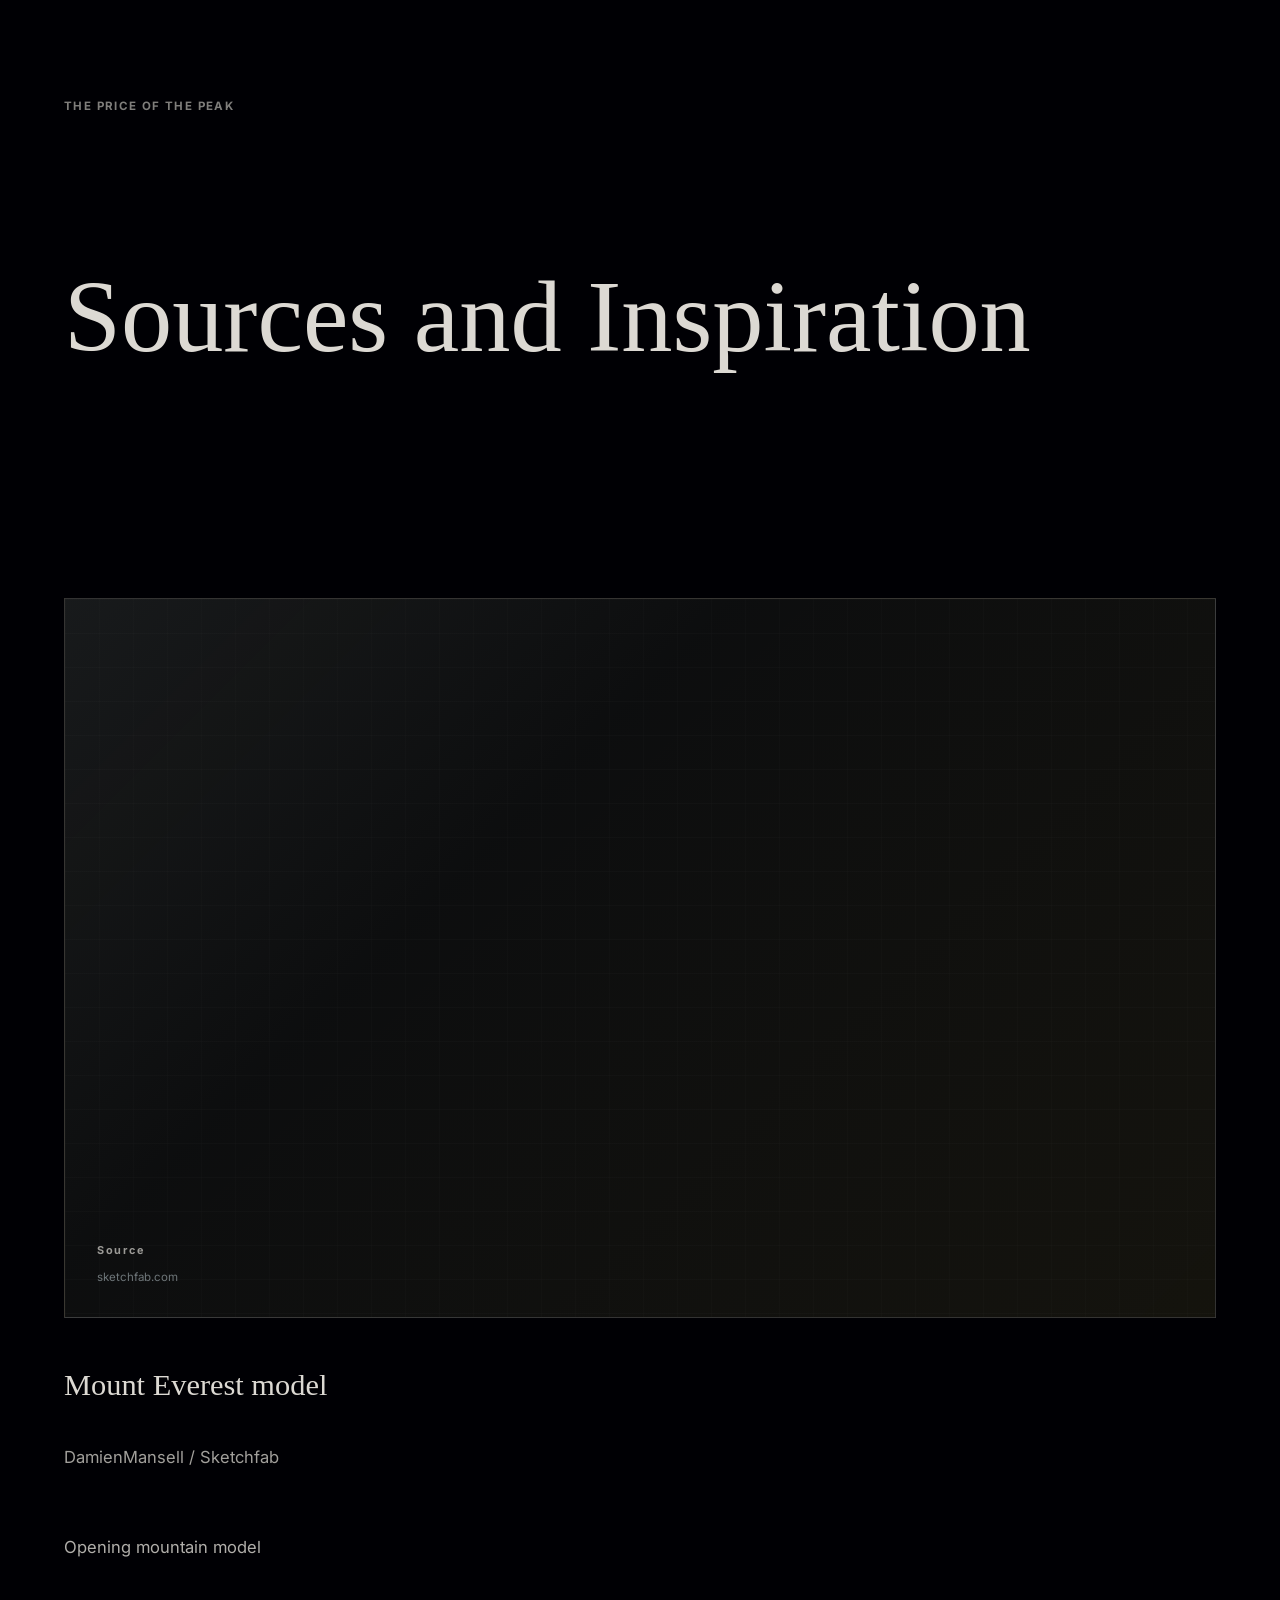
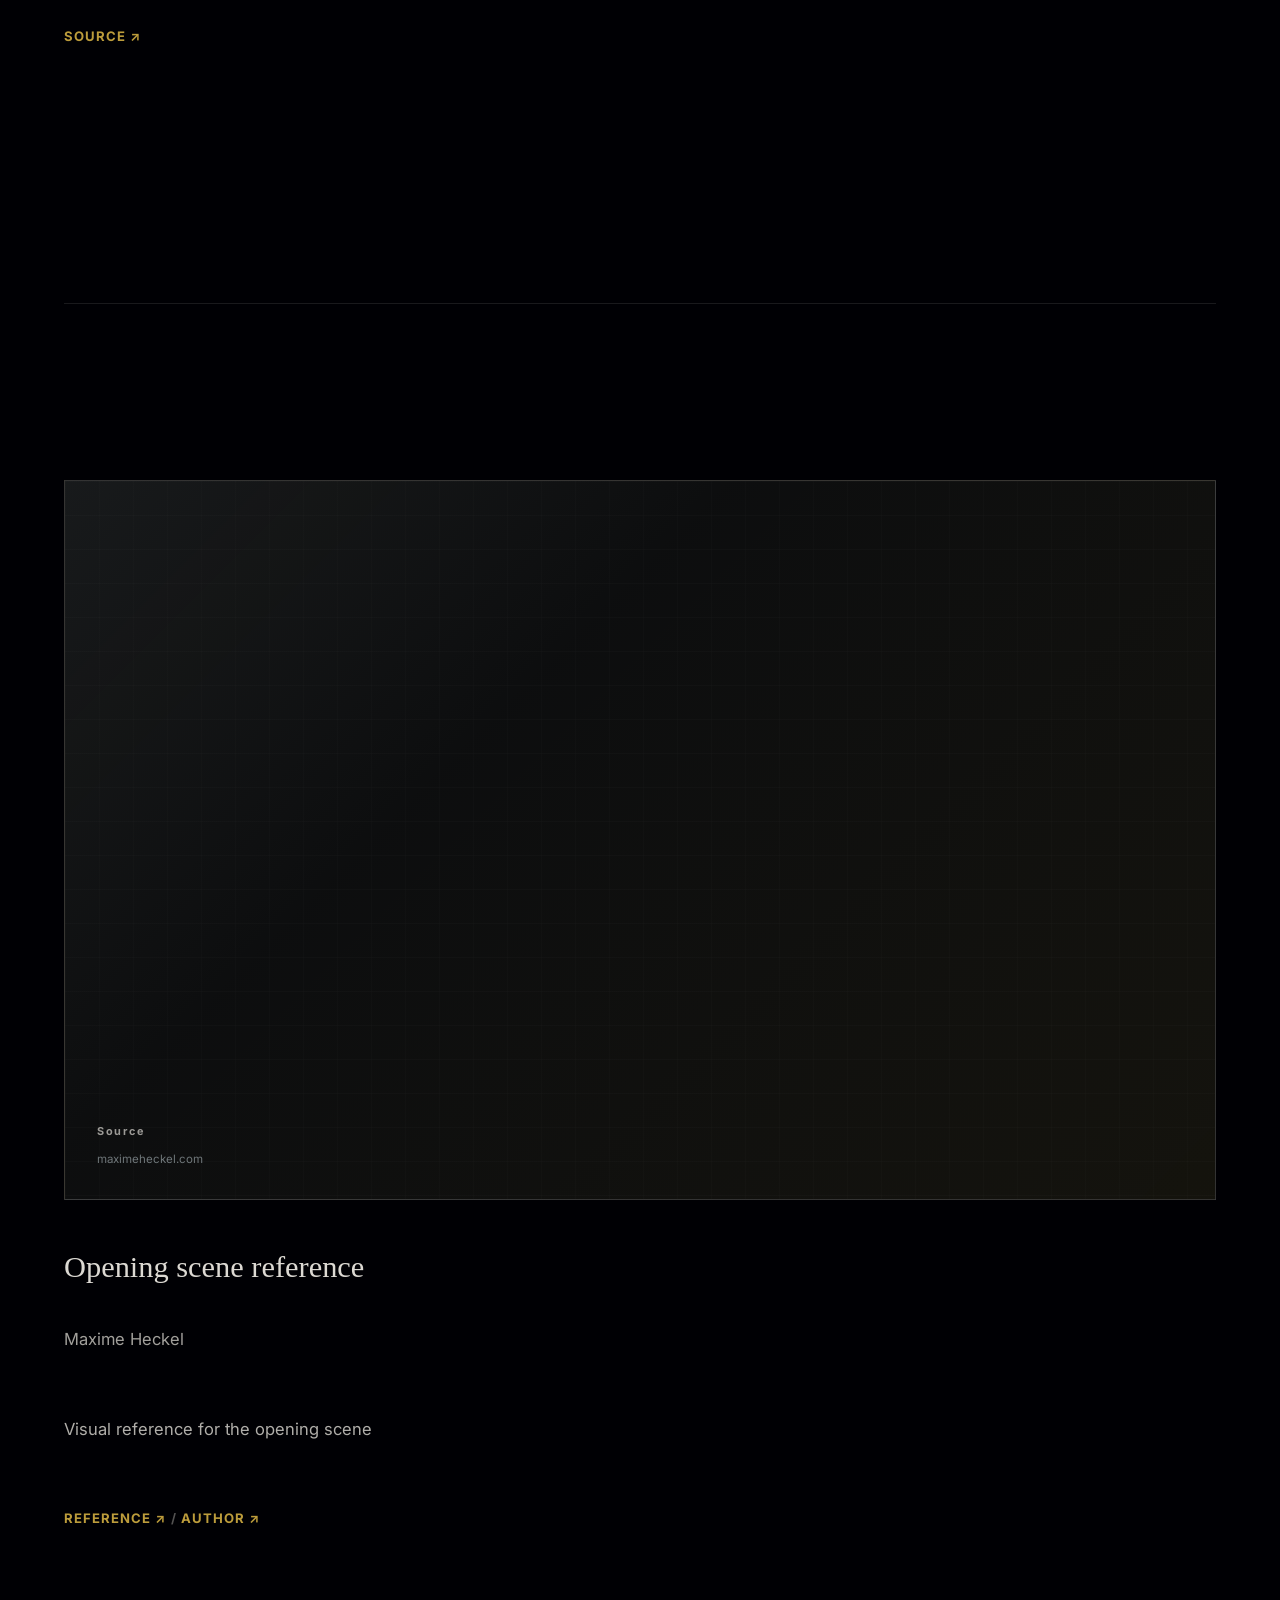
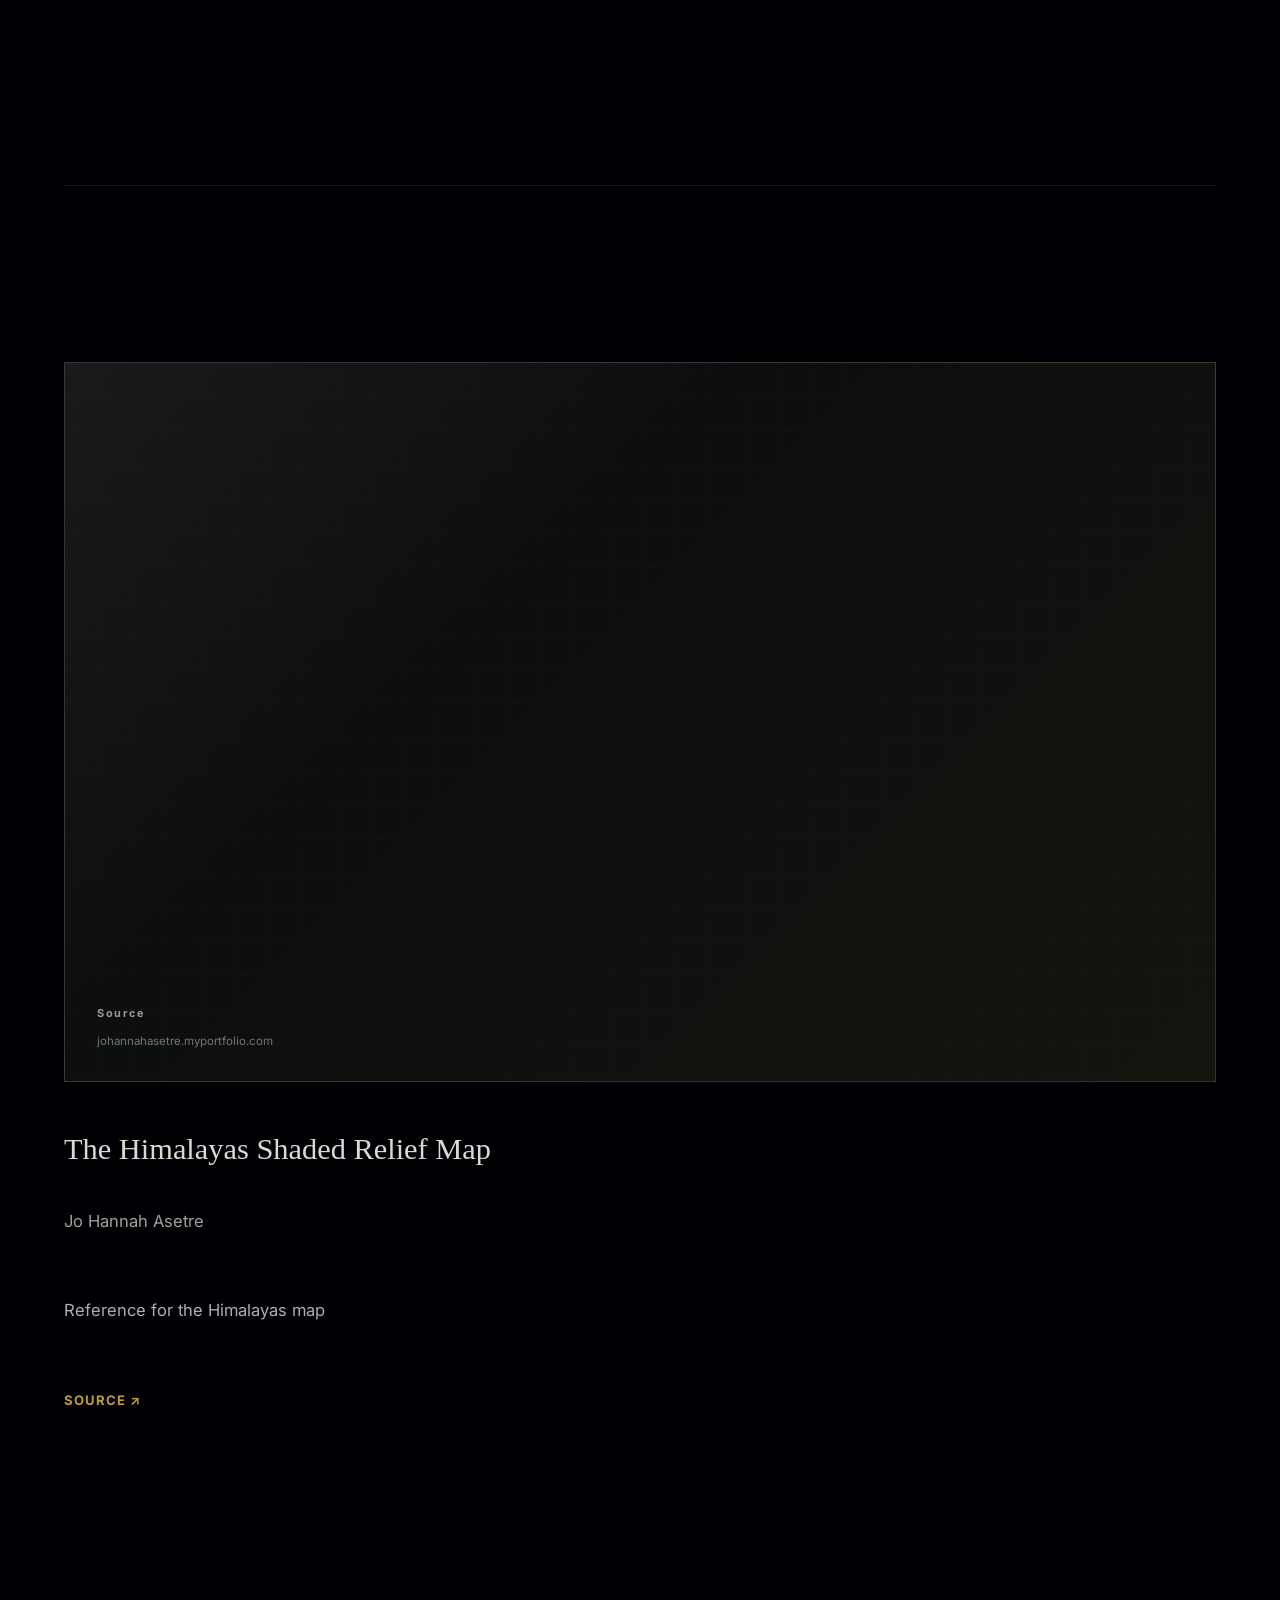
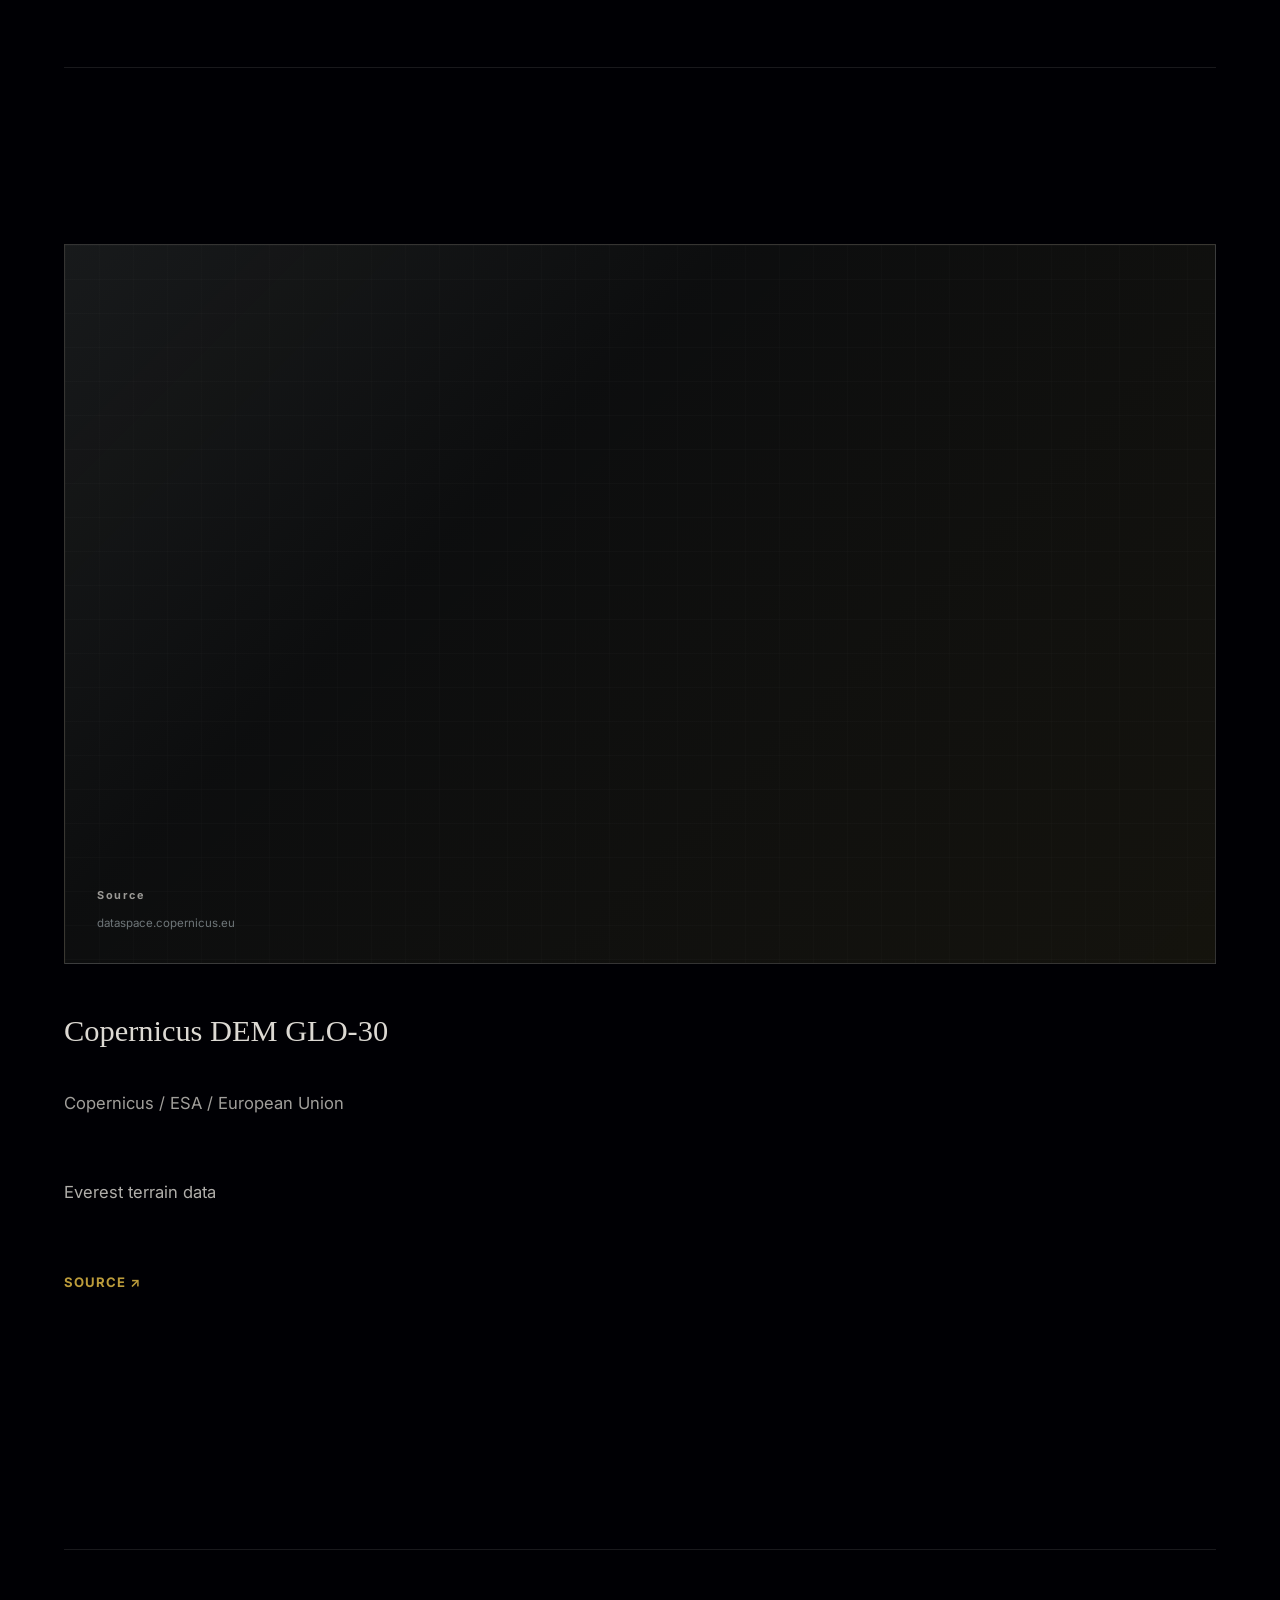
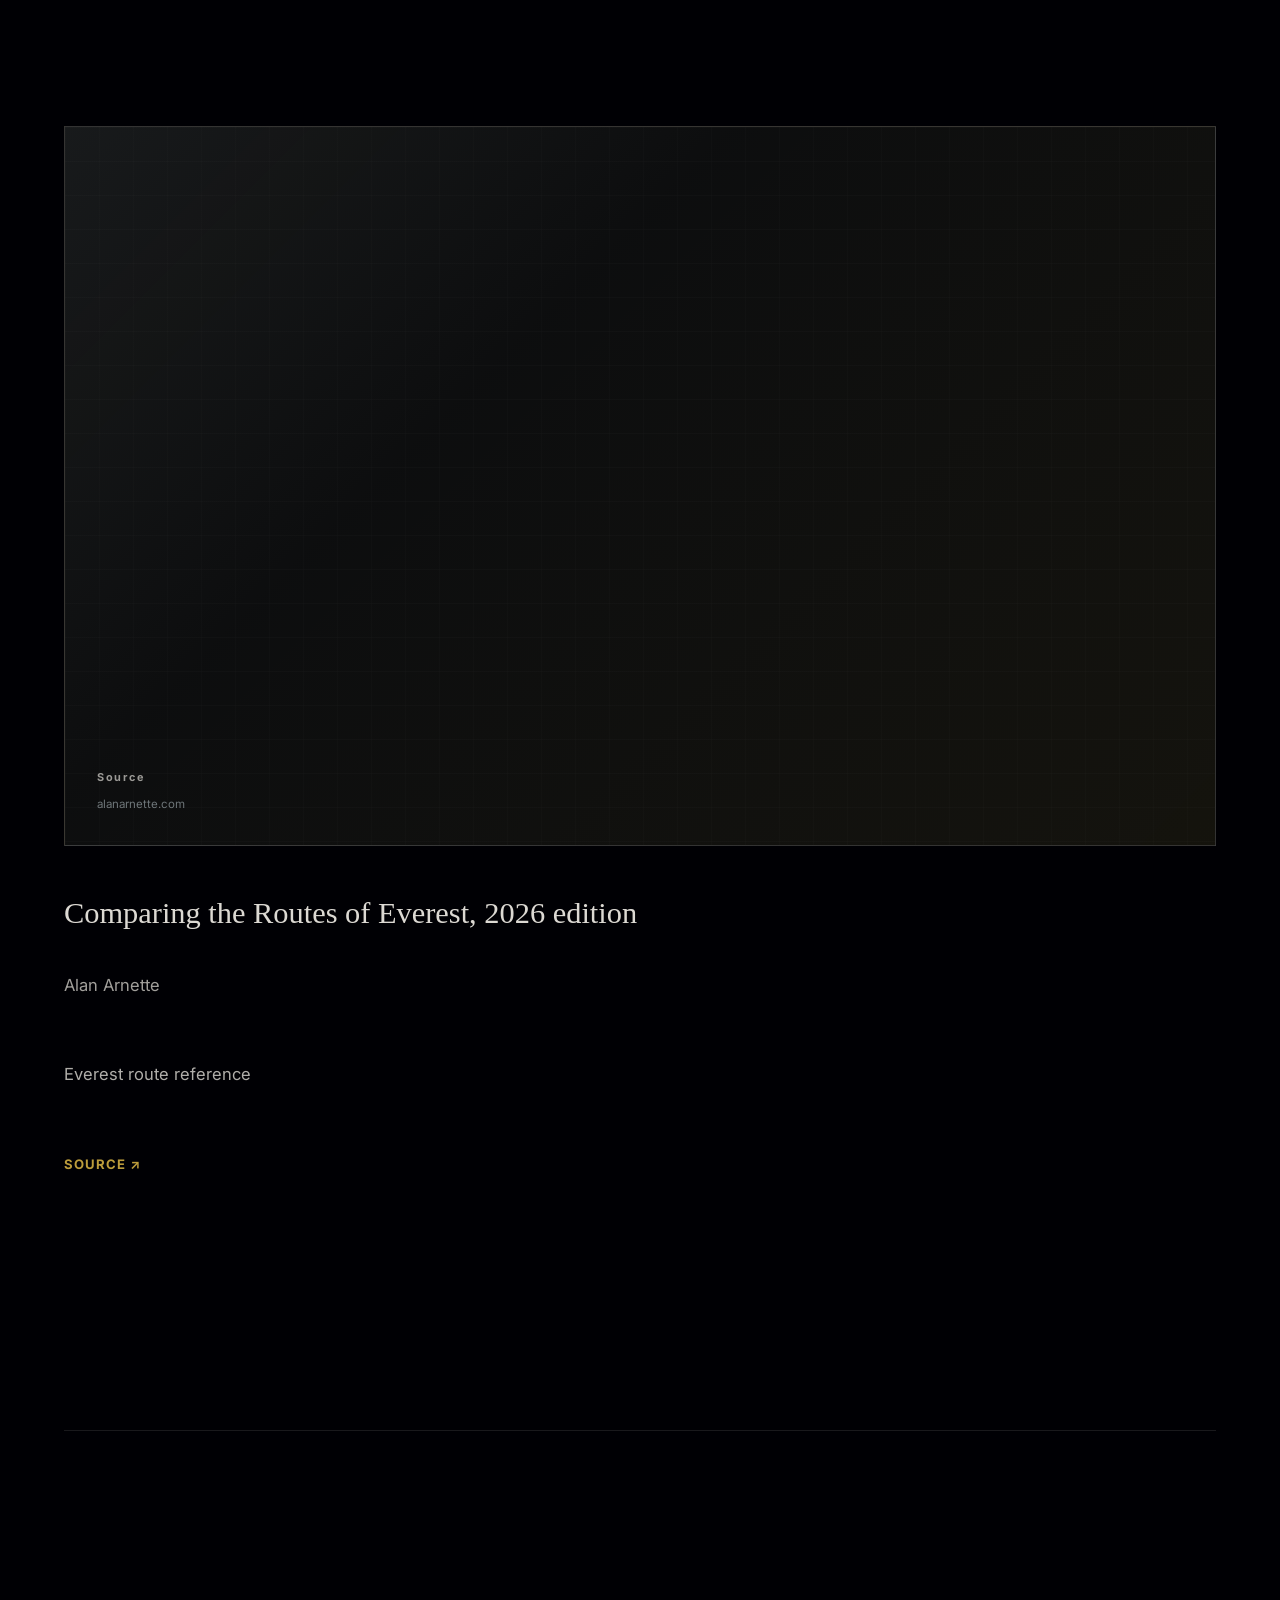
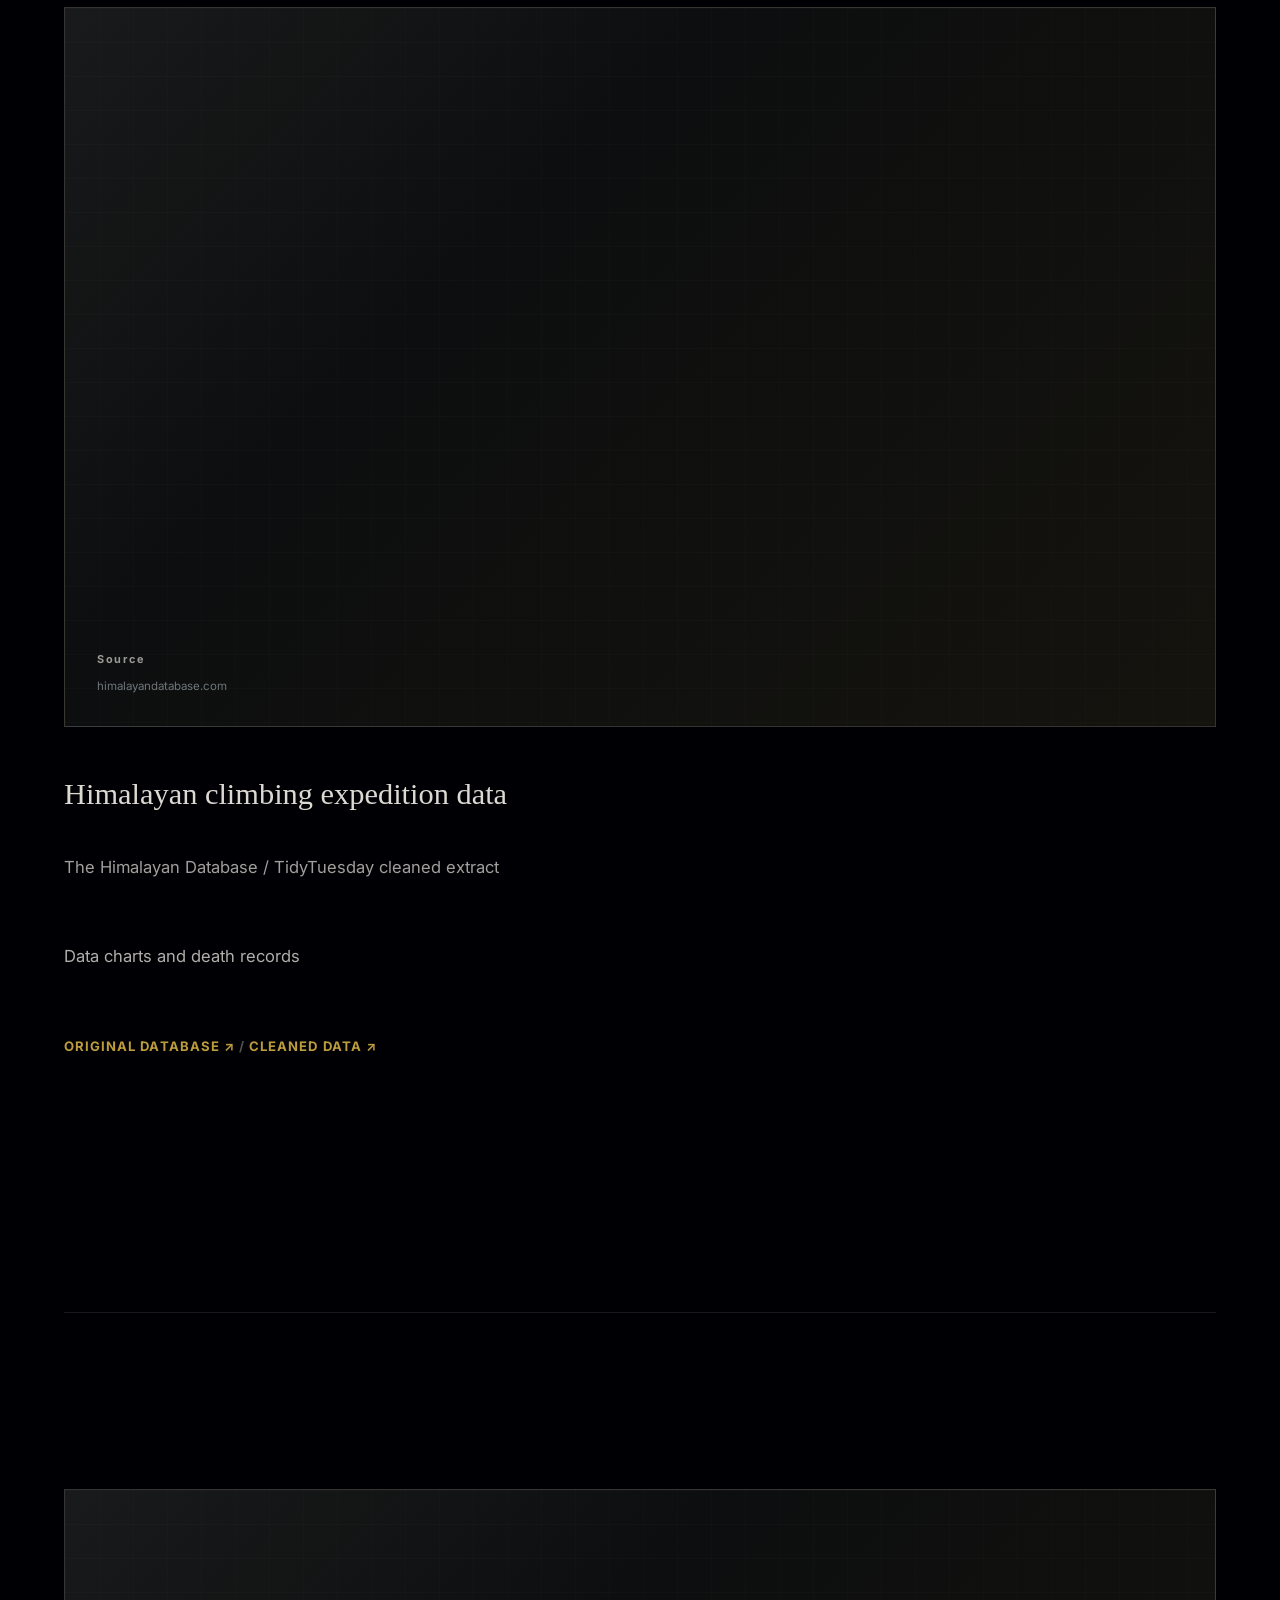
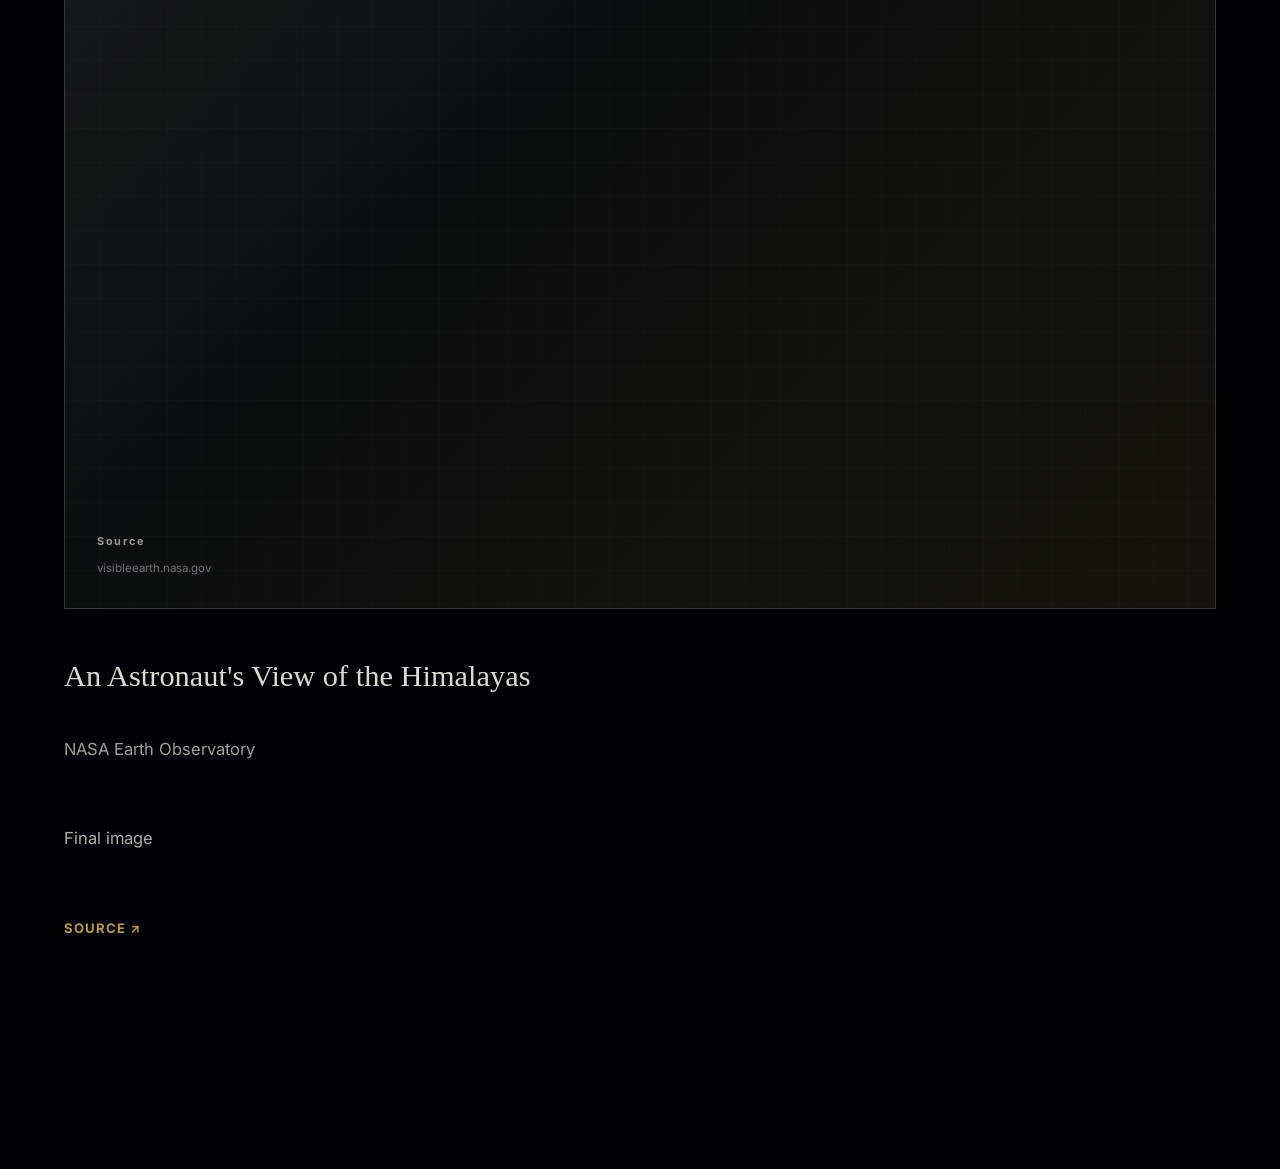
==== docs/sources/index.html @ dfb99fe7 "roll out v2 of the site" ====
<!DOCTYPE html>
<html lang="en">
<head>
  <meta charset="UTF-8">
  <meta name="viewport" content="width=device-width, initial-scale=1.0">
  <title>Sources | The Price of the Peak</title>
  <link rel="preconnect" href="https://fonts.googleapis.com">
  <link rel="preconnect" href="https://fonts.gstatic.com" crossorigin>
  <link href="https://fonts.googleapis.com/css2?family=Inter:wght@400;500;600;700&display=swap" rel="stylesheet">
  <link rel="stylesheet" href="../css/style.css?v=sources-gallery-3">
</head>
<body class="sources-page">
  <main class="sources-shell">
    <a class="sources-back" href="../">The Price of the Peak</a>

    <header class="sources-header">
      <h1>Sources and Inspiration</h1>
    </header>

    <div class="sources-list" id="sources-list"></div>
  </main>

  <script>
    const sourceEntries = [
      {
        title: "Mount Everest model",
        author: "DamienMansell / Sketchfab",
        usedFor: "Opening mountain model",
        image: "../assets/sources/everest-glb-model.jpg",
        domain: "sketchfab.com",
        links: [
          {
            label: "Source",
            url: "https://sketchfab.com/3d-models/mount-everest-esri-imagery-overlay-f1b4efcc730a4d31872c73d8cdab97ed"
          }
        ]
      },
      {
        title: "Opening scene reference",
        author: "Maxime Heckel",
        usedFor: "Visual reference for the opening scene",
        image: "../assets/sources/maxime-pixel-statue.jpg",
        domain: "maximeheckel.com",
        links: [
          {
            label: "Reference",
            url: "https://maximeheckel.com/"
          },
          {
            label: "Author",
            url: "https://maximeheckel.com/"
          }
        ]
      },
      {
        title: "The Himalayas Shaded Relief Map",
        author: "Jo Hannah Asetre",
        usedFor: "Reference for the Himalayas map",
        image: "../assets/sources/himalayas-atlas-reference.jpg",
        domain: "johannahasetre.myportfolio.com",
        links: [
          {
            label: "Source",
            url: "https://johannahasetre.myportfolio.com/the-himalayas-shaded-relief-map-1"
          }
        ]
      },
      {
        title: "Copernicus DEM GLO-30",
        author: "Copernicus / ESA / European Union",
        usedFor: "Everest terrain data",
        image: "../assets/sources/copernicus-dem.jpg",
        domain: "dataspace.copernicus.eu",
        links: [
          {
            label: "Source",
            url: "https://dataspace.copernicus.eu/explore-data/data-collections/copernicus-contributing-missions/collections-description/COP-DEM"
          }
        ]
      },
      {
        title: "Comparing the Routes of Everest, 2026 edition",
        author: "Alan Arnette",
        usedFor: "Everest route reference",
        image: "../assets/sources/alan-arnette-everest-routes.jpg",
        domain: "alanarnette.com",
        links: [
          {
            label: "Source",
            url: "https://www.alanarnette.com/blog/2026/01/28/comparing-the-routes-of-everest-2026-edition/"
          }
        ]
      },
      {
        title: "Himalayan climbing expedition data",
        author: "The Himalayan Database / TidyTuesday cleaned extract",
        usedFor: "Data charts and death records",
        image: "../assets/sources/himalayan-database.jpg",
        domain: "himalayandatabase.com",
        links: [
          {
            label: "Original database",
            url: "https://www.himalayandatabase.com/"
          },
          {
            label: "Cleaned data",
            url: "https://github.com/rfordatascience/tidytuesday/tree/main/data/2020/2020-09-22"
          }
        ]
      },
      {
        title: "An Astronaut's View of the Himalayas",
        author: "NASA Earth Observatory",
        usedFor: "Final image",
        image: "../assets/sources/nasa-conclusion-image.jpg",
        domain: "visibleearth.nasa.gov",
        links: [
          {
            label: "Source",
            url: "https://visibleearth.nasa.gov/images/144355/an-astronauts-view-of-the-himalayas"
          }
        ]
      }
    ];

    const list = document.getElementById("sources-list");

    sourceEntries.forEach((entry) => {
      const row = document.createElement("article");
      row.className = "source-row";

      const media = document.createElement("div");
      media.className = "source-media";

      const placeholder = document.createElement("div");
      placeholder.className = "source-placeholder";
      placeholder.innerHTML = `
        <span>Source</span>
        <em>${entry.domain}</em>
      `;

      const image = document.createElement("img");
      image.src = entry.image;
      image.alt = "";
      image.loading = "lazy";
      image.onerror = () => {
        image.remove();
      };

      media.append(placeholder, image);

      const content = document.createElement("div");
      content.className = "source-content";
      content.innerHTML = `
        <h2>${entry.title}</h2>
        <p class="source-author">${entry.author}</p>
        <p class="source-used">${entry.usedFor}</p>
        <p class="source-links">
          ${entry.links.map((link) => `<a href="${link.url}" target="_blank" rel="noopener noreferrer">${link.label} &#8599;</a>`).join(" <span aria-hidden=\"true\">/</span> ")}
        </p>
      `;

      row.append(media, content);
      list.appendChild(row);
    });
  </script>
</body>
</html>
---- docs/css/style.css ----
* {
  margin: 0;
  padding: 0;
  box-sizing: border-box;
}

:root {
  --paper: #f4f1ea;
  --paper-deep: #e9e1d3;
  --ink: #1d1c1a;
  --muted: #6f6a61;
  --rule: #d8d2c7;
  --night: #101311;
  --night-soft: #171b18;
  --night-ink: #f3efe7;
  --space-black: #000004;
  --space-blue-black: #081021;
  --space-ink: #f4f1ea;
  --ice: #d8e6ec;
  --route: #f1c84b;
  --client: #4778a8;
  --staff: #c56f3d;
  --death: #9f3d35;
  --font-display: Georgia, "Times New Roman", serif;
  --font-ui: "Inter", -apple-system, BlinkMacSystemFont, "Segoe UI", Roboto, Helvetica, Arial, sans-serif;
  --page-max: 1440px;
  --text-col: 360px;
  --gap: 80px;
  --visual-col: minmax(680px, 1fr);
  --side-pad: clamp(1.25rem, 4vw, 4.5rem);
}

body {
  font-family: var(--font-ui);
  color: var(--ink);
  background: var(--paper);
  line-height: 1.75;
  font-size: 16px;
  text-rendering: optimizeLegibility;
}

p {
  line-height: 1.78;
}

svg text,
.graphic-label,
.closing-kicker,
.step::before,
.step::after,
.ch2-route-index,
.ch2-panel {
  font-variant-numeric: tabular-nums;
}

.editorial-grid,
.intro-inner,
.closing-copy {
  width: 100%;
  margin-inline: auto;
}

.section-plate,
.section-atlas,
.section-map-table,
.section-data-wall,
.section-register,
.section-conclusion {
  position: relative;
}

.intro {
  position: relative;
  min-height: 100vh;
  display: grid;
  grid-template-columns: minmax(0, 0.9fr) minmax(22rem, 1.1fr);
  align-items: center;
  padding: 12vh var(--side-pad) 10vh;
  background:
    radial-gradient(circle at 78% 42%, rgba(216, 230, 236, 0.13), transparent 34rem),
    radial-gradient(circle at 18% 22%, rgba(241, 200, 75, 0.09), transparent 22rem),
    linear-gradient(115deg, #0a0d0b 0%, var(--night) 56%, #070908 100%);
  color: var(--night-ink);
  overflow: hidden;
}

.intro::before {
  content: "";
  position: absolute;
  inset: 0;
  background:
    linear-gradient(rgba(243, 239, 231, 0.034) 1px, transparent 1px),
    linear-gradient(90deg, rgba(243, 239, 231, 0.026) 1px, transparent 1px);
  background-size: 46px 46px;
  mask-image: linear-gradient(90deg, transparent 0%, #000 48%, #000 100%);
  opacity: 0.32;
  pointer-events: none;
}

.intro::after {
  content: "";
  position: absolute;
  inset: auto 0 0;
  height: 30vh;
  background: linear-gradient(180deg, transparent, var(--night));
  pointer-events: none;
}

.hero-visual {
  position: absolute;
  top: 0;
  right: 0;
  bottom: 0;
  width: min(84vw, 1380px);
  pointer-events: none;
}

.hero-led-canvas {
  position: absolute;
  inset: -8vh -7vw -8vh -6vw;
  overflow: hidden;
  cursor: grab;
  pointer-events: auto;
  -webkit-mask-image: linear-gradient(90deg, transparent 0%, #000 18%, #000 90%, transparent 100%);
  mask-image: linear-gradient(90deg, transparent 0%, #000 18%, #000 90%, transparent 100%);
}

.hero-led-canvas:active {
  cursor: grabbing;
}

.hero-led-canvas:not(.is-ready) {
  cursor: default;
}

.hero-led-canvas::after {
  content: "";
  position: absolute;
  inset: 0;
  background:
    radial-gradient(circle at 55% 42%, rgba(243, 239, 231, 0.08), transparent 24rem),
    linear-gradient(90deg, rgba(16, 19, 17, 0.2), rgba(16, 19, 17, 0) 34%);
  pointer-events: none;
}

.hero-led-loading {
  position: absolute;
  right: clamp(2rem, 7vw, 6.5rem);
  bottom: clamp(2.2rem, 8vh, 5.5rem);
  z-index: 4;
  display: flex;
  align-items: center;
  gap: 9px;
  color: rgba(243, 239, 231, 0.56);
  font-size: 11px;
  font-weight: 700;
  letter-spacing: 0.08em;
  line-height: 1.3;
  text-transform: uppercase;
  pointer-events: none;
  transition: opacity 0.35s ease, transform 0.35s ease;
}

.hero-led-loading span {
  width: 14px;
  height: 14px;
  border: 1px solid rgba(243, 239, 231, 0.18);
  border-top-color: rgba(241, 200, 75, 0.82);
  border-radius: 50%;
  animation: hero-loading-spin 0.9s linear infinite;
}

.hero-led-loading em {
  font-style: normal;
}

@keyframes hero-loading-spin {
  to {
    transform: rotate(360deg);
  }
}

.hero-led-canvas.is-ready ~ .hero-led-loading,
.hero-led-canvas.is-fallback ~ .hero-led-loading {
  opacity: 0;
  transform: translateY(4px);
}

.hero-drag-hint {
  position: absolute;
  right: clamp(2rem, 7vw, 6.5rem);
  bottom: clamp(2.2rem, 8vh, 5.5rem);
  z-index: 4;
  padding: 6px 10px;
  border: 1px solid rgba(243, 239, 231, 0.16);
  border-radius: 2px;
  background: rgba(16, 19, 17, 0.46);
  color: rgba(243, 239, 231, 0.62);
  font-size: 11px;
  font-weight: 700;
  letter-spacing: 0.08em;
  line-height: 1.3;
  text-transform: uppercase;
  pointer-events: none;
  transition: opacity 0.45s ease, transform 0.45s ease;
}

.hero-led-canvas:not(.is-ready) ~ .hero-drag-hint {
  opacity: 0;
  transform: translateY(4px);
}

.hero-led-canvas.is-drag-hint-hidden ~ .hero-drag-hint {
  opacity: 0;
  transform: translateY(4px);
}

.hero-led-webgl,
.hero-led-fallback {
  position: absolute;
  inset: 0;
  width: 100%;
  height: 100%;
  pointer-events: none;
}

.hero-led-webgl {
  display: block;
  z-index: 2;
  pointer-events: auto;
}

.hero-led-fallback {
  object-fit: contain;
  object-position: 58% 50%;
  padding: 16vh 0 14vh;
  opacity: 0.28;
  filter: invert(1) brightness(0.72) contrast(1.8) sepia(0.15) hue-rotate(142deg);
  image-rendering: pixelated;
  mix-blend-mode: screen;
  transform: scale(1.1);
  z-index: 1;
  opacity: 0;
}

.hero-led-canvas.is-fallback .hero-led-fallback {
  opacity: 0.32;
}

.hero-led-canvas.is-fallback ~ .hero-drag-hint {
  display: none;
}

.intro-inner {
  position: relative;
  z-index: 3;
  max-width: 780px;
  transform: translateY(-4vh);
}

.intro h1 {
  max-width: 760px;
  font-family: var(--font-ui);
  font-size: clamp(4.6rem, 10vw, 9.6rem);
  font-weight: 700;
  letter-spacing: 0;
  line-height: 0.92;
  margin-bottom: 1.4rem;
}

.intro .subtitle {
  max-width: 520px;
  color: rgba(243, 239, 231, 0.78);
  font-size: clamp(1.05rem, 1.8vw, 1.35rem);
  line-height: 1.55;
}

#scrolly {
  position: relative;
  display: flex;
  align-items: flex-start;
  background:
    linear-gradient(90deg, rgba(8, 11, 16, 0.1), rgba(8, 11, 16, 0.02) 38%, transparent 72%),
    linear-gradient(180deg,
      var(--night) 0%,
      var(--night) 9%,
      #1a242b 12%,
      #263945 16%,
      #2d424e 29%,
      #3c4c52 32%,
      var(--paper-deep) 36%,
      var(--paper) 39%,
      var(--paper) 62%,
      var(--paper-deep) 100%);
}

.scroll-text {
  width: 38%;
  padding: 0 clamp(1.25rem, 3vw, 3.5rem);
  position: relative;
  z-index: 2;
}

.scroll-graphic {
  width: 62%;
  position: sticky;
  top: 0;
  height: 100vh;
  display: flex;
  align-items: center;
  justify-content: center;
  z-index: 1;
}

#scrolly:has(.section-map-table.is-active) .scroll-text {
  pointer-events: none;
}

.graphic-container {
  width: 100%;
  height: 100%;
  display: flex;
  align-items: center;
  justify-content: center;
  padding: clamp(1rem, 2.4vw, 2rem);
}

.graphic-placeholder {
  position: relative;
  width: 100%;
  height: min(84vh, 860px);
  background: rgba(247, 244, 236, 0.9);
  border: 1px solid rgba(23, 22, 21, 0.12);
  border-radius: 3px;
  box-shadow: none;
  display: flex;
  align-items: center;
  justify-content: center;
  transition: opacity 0.28s ease;
  overflow: hidden;
}

.graphic-placeholder::before {
  content: "";
  position: absolute;
  inset: 0;
  pointer-events: none;
  z-index: 3;
}

.graphic-placeholder[data-active="himalayas"] {
  background: #151916;
  border-color: rgba(238, 232, 219, 0.18);
}

.graphic-placeholder[data-active="himalayas"]::before {
  background:
    linear-gradient(rgba(255, 255, 255, 0.045) 1px, transparent 1px),
    linear-gradient(90deg, rgba(255, 255, 255, 0.035) 1px, transparent 1px);
  background-size: 64px 64px;
  mix-blend-mode: screen;
}

.graphic-placeholder[data-active="conquest"] {
  height: 100vh;
  border: 0;
  border-radius: 0;
  background: transparent;
}

.graphic-placeholder[data-active="turn-transition"] {
  height: 100vh;
  background: transparent;
  border: 0;
  border-radius: 0;
}

.graphic-placeholder[data-active="the-turn"] {
  height: min(88vh, 900px);
  background:
    linear-gradient(180deg, rgba(255, 255, 255, 0.78), rgba(245, 241, 232, 0.96)),
    repeating-linear-gradient(90deg, rgba(23, 22, 21, 0.055) 0 1px, transparent 1px 56px);
  border-color: var(--rule);
}

.graphic-placeholder[data-active="the-cost"] {
  height: min(88vh, 900px);
  background:
    linear-gradient(180deg, rgba(248, 245, 238, 0.98), rgba(244, 241, 234, 0.98) 62%, rgba(233, 225, 211, 0.9)),
    var(--paper);
  border-color: var(--rule);
}

.graphic-label {
  font-size: 1.3rem;
  font-weight: 400;
  font-style: italic;
  color: var(--muted);
}

.ch1-atlas {
  position: absolute;
  inset: 0;
  width: 100%;
  height: 100%;
  overflow: hidden;
  border-radius: 3px;
  display: none;
  background:
    radial-gradient(circle at 50% 50%, rgba(216, 230, 236, 0.08), transparent 32rem),
    linear-gradient(135deg, #101311 0%, #171b18 58%, #0b0e0c 100%);
}

.ch1-atlas.active {
  display: block;
}

.ch1-atlas::before {
  content: "";
  position: absolute;
  inset: clamp(1rem, 2.6vw, 2rem);
  border: 1px solid rgba(243, 239, 231, 0.18);
  box-shadow: inset 0 0 0 1px rgba(16, 19, 17, 0.72);
  pointer-events: none;
  z-index: 4;
}

.ch1-atlas::after {
  content: "";
  position: absolute;
  inset: 0;
  background:
    linear-gradient(90deg, rgba(16, 19, 17, 0.84), rgba(16, 19, 17, 0.18) 44%, rgba(16, 19, 17, 0.7)),
    linear-gradient(180deg, rgba(241, 200, 75, 0.16), rgba(216, 230, 236, 0.1));
  mix-blend-mode: color;
  opacity: 0.74;
  pointer-events: none;
  z-index: 2;
}

.ch1-atlas-plate {
  position: absolute;
  inset: clamp(2rem, 5vw, 4.8rem) clamp(1.3rem, 4vw, 3.5rem);
  display: flex;
  align-items: center;
  justify-content: center;
  background:
    linear-gradient(180deg, rgba(247, 244, 236, 0.08), rgba(247, 244, 236, 0.02)),
    #151914;
  border: 1px solid rgba(243, 239, 231, 0.16);
  box-shadow:
    0 24px 70px rgba(0, 0, 0, 0.36),
    inset 0 0 48px rgba(0, 0, 0, 0.34);
  z-index: 1;
}

.ch1-atlas-plate::before {
  content: "";
  position: absolute;
  inset: 0;
  background:
    repeating-linear-gradient(0deg, rgba(243, 239, 231, 0.08) 0 1px, transparent 1px 54px),
    repeating-linear-gradient(90deg, rgba(243, 239, 231, 0.065) 0 1px, transparent 1px 54px);
  mix-blend-mode: screen;
  opacity: 0.36;
  pointer-events: none;
  z-index: 2;
}

.ch1-atlas-image {
  display: block;
  width: auto;
  height: auto;
  max-width: 100%;
  max-height: 100%;
  object-fit: contain;
  opacity: 0.9;
  filter: hue-rotate(145deg) saturate(0.58) brightness(0.66) contrast(1.3);
  box-shadow: 0 18px 48px rgba(0, 0, 0, 0.28);
}

.ch1-overlay {
  position: absolute;
  left: clamp(1.3rem, 4vw, 3.5rem);
  bottom: clamp(1.45rem, 4vw, 3.2rem);
  z-index: 5;
  max-width: calc(100% - clamp(2.6rem, 8vw, 7rem));
  color: rgba(247, 244, 236, 0.48);
  font-size: clamp(0.68rem, 0.72vw, 0.78rem);
  font-weight: 700;
  letter-spacing: 0.04em;
  line-height: 1;
  text-align: left;
  text-transform: uppercase;
  text-shadow: 0 2px 18px rgba(0, 0, 0, 0.78);
  pointer-events: none;
  transition: opacity 0.4s ease;
}

.ch2-conquest {
  position: fixed;
  inset: 0;
  width: 100vw;
  height: 100vh;
  border-radius: inherit;
  display: none;
  overflow: hidden;
  background: transparent;
  cursor: grab;
}

.ch2-conquest:active {
  cursor: grabbing;
}

.ch2-map {
  position: absolute;
  top: 0;
  right: calc(clamp(1rem, 2.8vw, 2.5rem) + clamp(300px, 24vw, 380px));
  bottom: 0;
  left: 0;
  overflow: hidden;
  background: transparent;
}

.ch2-map::after {
  content: "";
  position: absolute;
  inset: 0;
  z-index: 1;
  background: none;
  pointer-events: none;
}

.ch2-map canvas {
  position: relative;
  z-index: 0;
  display: block;
  cursor: grab;
}

.ch2-map canvas:active {
  cursor: grabbing;
}

.ch2-map-status {
  position: absolute;
  inset: 0;
  display: flex;
  align-items: center;
  justify-content: center;
  color: rgba(243, 239, 231, 0.56);
  font-size: 13px;
  letter-spacing: 0.02em;
  pointer-events: none;
  z-index: 3;
}

.basecamp-marker {
  position: relative;
  width: 9px;
  height: 9px;
  pointer-events: none;
}

.basecamp-dot {
  position: absolute;
  inset: 0;
  border-radius: 50%;
  background: var(--route);
  box-shadow: 0 0 0 1px rgba(16, 19, 17, 0.9), 0 0 10px rgba(0, 0, 0, 0.5);
}

.basecamp-text {
  position: absolute;
  left: 14px;
  top: 50%;
  transform: translateY(-50%);
  font-family: var(--font-ui);
  font-size: 10px;
  font-weight: 700;
  color: rgba(243, 239, 231, 0.78);
  letter-spacing: 0.08em;
  text-shadow: 0 1px 2px rgba(0, 0, 0, 0.9);
  text-transform: uppercase;
  white-space: nowrap;
}

.ev3-compass {
  position: absolute;
  top: clamp(1rem, 2.4vh, 2rem);
  right: calc(clamp(1rem, 2.8vw, 2.5rem) + clamp(300px, 24vw, 380px) + 14px);
  width: 44px;
  height: 44px;
  border-radius: 50%;
  background: rgba(16, 19, 17, 0.28);
  border: 1px solid rgba(243, 239, 231, 0.2);
  box-shadow: none;
  pointer-events: none;
  z-index: 6;
}

.ev3-compass::before,
.ev3-compass::after {
  content: "";
  position: absolute;
  background: rgba(243, 239, 231, 0.24);
}

.ev3-compass::before {
  top: 6px;
  bottom: 6px;
  left: 50%;
  width: 1px;
  transform: translateX(-50%);
}

.ev3-compass::after {
  top: 50%;
  left: 6px;
  right: 6px;
  height: 1px;
  transform: translateY(-50%);
}

.ev3-compass-arrow {
  position: absolute;
  top: 5px;
  left: 50%;
  width: 0;
  height: 0;
  border-left: 4px solid transparent;
  border-right: 4px solid transparent;
  border-bottom: 8px solid var(--route);
  transform: translateX(-50%);
}

.ev3-compass-n {
  position: absolute;
  top: 16px;
  left: 50%;
  transform: translateX(-50%);
  font-family: var(--font-ui);
  font-size: 10px;
  font-weight: 700;
  color: rgba(243, 239, 231, 0.86);
  letter-spacing: 0.04em;
}

.ev3-hint {
  position: absolute;
  bottom: 24px;
  left: 50%;
  transform: translateX(-50%);
  display: grid;
  gap: 2px;
  padding: 7px 12px;
  background: rgba(16, 19, 17, 0.62);
  border: 1px solid rgba(243, 239, 231, 0.18);
  border-radius: 2px;
  font-size: 11px;
  color: rgba(243, 239, 231, 0.72);
  letter-spacing: 0.04em;
  box-shadow: none;
  pointer-events: none;
  z-index: 4;
  transition: opacity 0.6s ease, transform 0.6s ease;
}

.ev3-hint span {
  display: block;
}

.ev3-hint-hidden {
  opacity: 0;
  transform: translateX(-50%) translateY(4px);
}

.ch2-route-index,
.ch2-panel {
  position: absolute;
  z-index: 5;
  color: rgba(243, 239, 231, 0.82);
}

.ch2-route-index {
  top: clamp(1rem, 2.4vh, 2rem);
  right: clamp(1rem, 2.8vw, 2.5rem);
  left: auto;
  width: clamp(300px, 24vw, 380px);
  max-height: min(52vh, 560px);
  display: flex;
  flex-direction: column;
  min-height: 0;
  padding: 18px 0 14px;
  background: linear-gradient(180deg, rgba(13, 20, 27, 0.88), rgba(13, 20, 27, 0.74));
  border: 1px solid rgba(216, 230, 236, 0.16);
  border-radius: 2px;
  box-shadow: inset 0 1px 0 rgba(243, 239, 231, 0.06);
}

.ch2-index-header {
  padding: 0 18px 14px;
  border-bottom: 1px solid rgba(243, 239, 231, 0.12);
}

.ch2-panel-kicker {
  color: rgba(243, 239, 231, 0.48);
  font-size: 10px;
  font-weight: 700;
  letter-spacing: 0.12em;
  line-height: 1.4;
  text-transform: uppercase;
}

.ch2-index-title {
  margin-top: 7px;
  color: var(--night-ink);
  font-size: 18px;
  font-weight: 700;
  line-height: 1.35;
}

.ch2-index-intro {
  margin-top: 8px;
  font-size: 12px;
  color: rgba(243, 239, 231, 0.64);
  line-height: 1.55;
}

.ch2-route-list {
  min-height: 0;
  overflow-y: auto;
  padding: 10px 8px 0;
}

.ch2-route-row {
  display: grid;
  grid-template-columns: 2rem 3rem minmax(0, 1fr) 0.7rem;
  align-items: center;
  gap: 0.45rem;
  width: 100%;
  min-height: 32px;
  padding: 5px 8px;
  border: 0;
  border-radius: 2px;
  background: transparent;
  color: rgba(243, 239, 231, 0.62);
  cursor: pointer;
  font: inherit;
  font-size: 11.5px;
  line-height: 1.25;
  text-align: left;
  transition: background 0.18s ease, color 0.18s ease;
}

.ch2-route-row:hover,
.ch2-route-row:focus-visible {
  background: rgba(243, 239, 231, 0.07);
  color: rgba(243, 239, 231, 0.9);
  outline: none;
}

.ch2-route-row.is-selected {
  background: rgba(241, 200, 75, 0.12);
  color: var(--night-ink);
}

.ch2-route-row.is-selected .ch2-route-state::before {
  content: "";
  display: block;
  width: 6px;
  height: 6px;
  border-radius: 50%;
  background: var(--route);
  box-shadow: 0 0 14px rgba(241, 200, 75, 0.62);
}

.ch2-route-number,
.ch2-route-year {
  color: rgba(243, 239, 231, 0.44);
  font-size: 10px;
  font-weight: 700;
  letter-spacing: 0.08em;
  text-transform: uppercase;
}

.ch2-route-name {
  display: flex;
  align-items: center;
  gap: 7px;
  min-width: 0;
}

.ch2-route-label {
  overflow: hidden;
  white-space: nowrap;
  text-overflow: ellipsis;
}

.ch2-route-swatch {
  display: inline-block;
  flex: 0 0 auto;
  width: 9px;
  height: 9px;
  border: 1px solid rgba(243, 239, 231, 0.34);
  border-radius: 50%;
  box-shadow: 0 0 0 1px rgba(16, 19, 17, 0.58);
}

.ch2-panel {
  right: clamp(1rem, 2.8vw, 2.5rem);
  top: calc(clamp(1rem, 2.4vh, 2rem) + min(52vh, 560px) + 14px);
  bottom: clamp(1rem, 2.4vh, 2rem);
  width: clamp(300px, 24vw, 380px);
  max-height: none;
  display: flex;
  flex-direction: column;
  min-height: 0;
  padding: 18px;
  background: linear-gradient(180deg, rgba(13, 20, 27, 0.9), rgba(13, 20, 27, 0.76));
  border: 1px solid rgba(216, 230, 236, 0.16);
  border-radius: 2px;
  box-shadow: inset 0 1px 0 rgba(243, 239, 231, 0.06);
}

.ch2-panel-head {
  display: flex;
  align-items: center;
  justify-content: space-between;
  gap: 1rem;
  padding-bottom: 14px;
  border-bottom: 1px solid rgba(243, 239, 231, 0.12);
}

.ch2-clear-btn {
  background: none;
  border: none;
  padding: 0;
  font: inherit;
  font-size: 11px;
  font-weight: 700;
  color: rgba(243, 239, 231, 0.58);
  cursor: pointer;
  letter-spacing: 0.08em;
  line-height: 1.4;
  text-transform: uppercase;
}

.ch2-clear-btn[hidden] {
  display: none;
}

.ch2-clear-btn:hover {
  color: var(--night-ink);
}

.ch2-route-record {
  flex: 1;
  min-height: 0;
  padding-top: 18px;
  overflow-y: auto;
}

.ch2-record-heading {
  display: flex;
  align-items: center;
  gap: 9px;
  margin-bottom: 10px;
}

.ch2-record-heading .ch2-route-swatch {
  width: 12px;
  height: 12px;
}

.ch2-record-year {
  color: var(--route);
  font-size: 12px;
  font-weight: 800;
  letter-spacing: 0.14em;
  line-height: 1.4;
  text-transform: uppercase;
}

.ch2-record-title {
  color: var(--night-ink);
  font-size: clamp(1.25rem, 1.85vw, 1.9rem);
  font-weight: 700;
  letter-spacing: 0;
  line-height: 1.05;
}

.ch2-record-note {
  margin-top: 16px;
  font-size: 13px;
  color: rgba(243, 239, 231, 0.72);
  line-height: 1.68;
}

.viz-container {
  position: absolute;
  top: 0;
  left: 0;
  width: 100%;
  height: 100%;
  pointer-events: none;
}

.turn-wall {
  position: absolute;
  inset: 0;
  z-index: 2;
  display: flex;
  flex-direction: column;
  background: var(--paper);
  color: var(--ink);
  font-family: var(--font-ui);
}

.turn-wall-body {
  flex: 1;
  min-height: 0;
  display: flex;
  flex-direction: column;
  padding: clamp(0.75rem, 1.6vw, 1.25rem) clamp(1rem, 2.6vw, 2.65rem) clamp(0.65rem, 1.4vw, 1rem);
  background:
    linear-gradient(180deg, rgba(244, 241, 234, 0.96), rgba(248, 245, 238, 0.98) 48%, rgba(233, 225, 211, 0.8)),
    var(--paper);
}

.turn-chart-stack {
  flex: 1;
  min-height: 0;
  display: grid;
  grid-template-rows: 1.2fr 1.1fr 0.78fr 0.9fr;
  gap: clamp(0.5rem, 1.1vw, 0.9rem);
}

.turn-chart-panel {
  min-height: 0;
  display: grid;
  grid-template-rows: auto minmax(0, 1fr);
  transition: opacity 0.22s ease;
}

.turn-panel-header {
  display: grid;
  grid-template-columns: minmax(0, 1fr) auto;
  align-items: baseline;
  gap: 1rem;
  min-height: 1.6rem;
  padding-bottom: 0.25rem;
  border-bottom: 1px solid rgba(216, 210, 199, 0.62);
}

.turn-panel-plot {
  min-height: 0;
}

.turn-chart {
  display: block;
  width: 100%;
  height: 100%;
  overflow: visible;
}

.turn-chart text {
  font-family: var(--font-ui);
}

.turn-wall[data-substep="0"] .turn-panel-risk {
  opacity: 0.5;
}

.turn-wall[data-substep="1"] .turn-panel-commercial {
  opacity: 0.62;
}

.turn-panel-rule {
  stroke: var(--rule);
  stroke-width: 1;
}

.turn-y-axis .tick text,
.turn-x-axis .tick text {
  font-size: 10.5px;
}

.turn-panel-title {
  margin: 0;
  color: var(--ink);
  font-size: 15px;
  font-weight: 800;
  letter-spacing: 0;
  line-height: 1.2;
  white-space: nowrap;
}

.turn-line {
  stroke-width: 1.8;
}

.turn-panel-agency .turn-line {
  stroke-width: 2.35;
}

.turn-panel-expeditions .turn-line {
  stroke-width: 2.1;
}

.turn-panel-death-rate .turn-line {
  stroke-width: 1.45;
}

.turn-area {
  opacity: 1;
}

.turn-bar {
  shape-rendering: crispEdges;
}

.turn-event-line {
  stroke: rgba(86, 78, 65, 0.34);
  stroke-dasharray: 3 4;
}

.turn-direct-label {
  display: block;
  min-width: max-content;
  font-size: 11px;
  font-weight: 700;
  letter-spacing: 0;
  line-height: 1.25;
  text-align: right;
  white-space: nowrap;
}

.turn-source {
  flex: 0 0 auto;
  margin-top: clamp(0.5rem, 1vw, 0.85rem);
  color: rgba(86, 78, 65, 0.7);
  font-size: 0.66rem;
  line-height: 1.4;
  text-align: right;
}

.turn-source span {
  display: block;
}

.cost-register {
  position: absolute;
  inset: 0;
  z-index: 2;
  display: flex;
  background:
    repeating-linear-gradient(0deg, rgba(86, 78, 65, 0.055) 0 1px, transparent 1px 36px),
    linear-gradient(180deg, rgba(248, 245, 238, 0.98), rgba(244, 241, 234, 0.98) 58%, rgba(233, 225, 211, 0.82)),
    var(--paper);
  color: var(--ink);
  font-family: var(--font-ui);
  opacity: 0;
  transform: translateY(0.35rem);
  transition: opacity 0.28s ease, transform 0.28s ease;
}

.cost-register.is-visible {
  opacity: 1;
  transform: translateY(0);
}

.cost-register__body {
  width: 100%;
  min-height: 0;
  display: grid;
  grid-template-rows: auto minmax(0, 1fr) auto;
  gap: clamp(0.75rem, 1.45vw, 1.15rem);
  padding: clamp(0.9rem, 2vw, 1.45rem) clamp(1rem, 2.8vw, 2.4rem) clamp(0.7rem, 1.5vw, 1.05rem);
}

.cost-register__intro {
  display: grid;
  grid-template-columns: minmax(0, 1fr) minmax(13rem, 0.72fr);
  gap: clamp(0.8rem, 2vw, 1.6rem);
  align-items: end;
  padding-bottom: clamp(0.55rem, 1.1vw, 0.8rem);
  border-bottom: 1px solid rgba(216, 210, 199, 0.76);
}

.cost-register__intro h3 {
  margin: 0;
  color: var(--ink);
  font-size: clamp(1.35rem, 2.25vw, 2rem);
  font-weight: 800;
  letter-spacing: 0;
  line-height: 1.05;
}

.cost-register__intro p:last-child {
  margin: 0;
  color: var(--muted);
  font-size: 0.78rem;
  line-height: 1.45;
}

.cost-register__frame {
  min-height: 0;
  display: grid;
  grid-template-columns: minmax(8.5rem, 0.34fr) minmax(0, 1fr);
  gap: clamp(0.8rem, 2vw, 1.6rem);
  padding-top: clamp(0.25rem, 0.9vw, 0.7rem);
}

.cost-register__copy {
  min-width: 0;
  display: flex;
  flex-direction: column;
  justify-content: flex-start;
  padding-top: 0.15rem;
}

.cost-register__copy-title {
  margin: 0;
  color: var(--ink);
  font-size: clamp(0.98rem, 1.55vw, 1.25rem);
  font-weight: 800;
  letter-spacing: 0;
  line-height: 1.15;
}

.cost-register__stats {
  display: grid;
  gap: 0.45rem;
  margin-top: clamp(0.85rem, 1.7vw, 1.25rem);
  padding-top: clamp(0.75rem, 1.4vw, 1rem);
  border-top: 1px solid rgba(216, 210, 199, 0.74);
}

.cost-register__stat {
  display: grid;
  gap: 0.08rem;
}

.cost-register__stat-value {
  color: var(--ink);
  font-size: clamp(1rem, 1.6vw, 1.28rem);
  font-weight: 800;
  letter-spacing: 0;
  line-height: 1;
}

.cost-register__stat-label {
  color: rgba(86, 78, 65, 0.78);
  font-size: 0.62rem;
  font-weight: 700;
  letter-spacing: 0.04em;
  line-height: 1.25;
  text-transform: uppercase;
}

.cost-register__plot {
  min-width: 0;
  min-height: 0;
}

.cost-register__svg {
  display: block;
  width: 100%;
  height: 100%;
  overflow: visible;
}

.cost-altitude-rule {
  stroke: var(--rule);
  stroke-width: 1;
}

.cost-altitude-label,
.cost-axis-title,
.cost-role-label,
.cost-median text,
.cost-gap text {
  font-family: var(--font-ui);
  font-size: 10.5px;
}

.cost-altitude-label,
.cost-axis-title {
  fill: rgba(86, 78, 65, 0.72);
}

.cost-axis-title {
  font-weight: 800;
}

.cost-register__dots circle {
  transition: r 0.16s ease;
}

.cost-register__dots circle:hover {
  r: 4.2;
}

.cost-role-label {
  font-weight: 800;
  letter-spacing: 0.04em;
  text-transform: uppercase;
}

.cost-median line {
  stroke-width: 2.4;
  stroke-dasharray: 5 4;
}

.cost-median-label {
  font-weight: 800;
}

.cost-register__footer {
  display: block;
  min-height: 0;
  margin: 0;
  padding: 0.5rem 0 0;
  border-top: 1px solid rgba(216, 210, 199, 0.66);
  background: transparent;
  color: rgba(86, 78, 65, 0.68);
}

.cost-gap line {
  stroke: var(--death);
  stroke-width: 1.5;
}

.cost-gap text {
  fill: var(--death);
  font-weight: 800;
}

.cost-register__source {
  margin: 0;
  color: inherit;
  font-size: 0.6rem;
  font-weight: 700;
  letter-spacing: 0.04em;
  line-height: 1.35;
  text-align: right;
  text-transform: uppercase;
}

.cost-register__source span {
  display: block;
}

.cost-tip {
  position: absolute;
  z-index: 20;
  max-width: 210px;
  padding: 0.5rem 0.65rem;
  border: 1px solid rgba(216, 210, 199, 0.9);
  border-radius: 4px;
  background: rgba(248, 245, 238, 0.98);
  box-shadow: 0 6px 18px rgba(29, 28, 26, 0.1);
  color: var(--ink);
  font-size: 0.72rem;
  line-height: 1.45;
  pointer-events: none;
}

.step {
  position: relative;
  min-height: 92vh;
  display: flex;
  flex-direction: column;
  align-items: flex-start;
  justify-content: center;
  padding: 10vh 0;
}

.section-map-table {
  min-height: 165vh;
}

.section-map-table::before {
  color: rgba(216, 230, 236, 0.52);
}

.section-map-table::after {
  color: rgba(216, 230, 236, 0.38);
}

.section-map-table .step-content {
  color: rgba(243, 239, 231, 0.84);
}

.section-turn-transition {
  min-height: 46vh;
  padding: 0;
  pointer-events: none;
}

.section-turn-transition::before,
.section-turn-transition::after {
  content: "";
}

.section-turn-transition + .section-data-wall {
  align-items: flex-start;
  justify-content: flex-start;
  padding-top: 18vh;
}

.section-turn-transition + .section-data-wall::before {
  margin-top: 0;
}

.section-turn-transition + .section-data-wall::after {
  display: none;
}

.step:first-child {
  padding-top: 10vh;
}

.step::before {
  content: attr(data-label);
  position: static;
  display: block;
  margin: 0 0 clamp(1.2rem, 2.6vh, 2.3rem);
  color: rgba(247, 244, 236, 0.48);
  font-size: 0.68rem;
  font-weight: 700;
  letter-spacing: 0.14em;
  line-height: 1.4;
  text-transform: uppercase;
}

.step:not([data-label])::before {
  content: none;
}

.step::after {
  display: none;
}

.step-content {
  position: relative;
  max-width: 440px;
  padding: 0 0 0 1.5rem;
  border-left: 1px solid rgba(247, 244, 236, 0.25);
  font-family: var(--font-ui);
  color: rgba(247, 244, 236, 0.8);
  transition: border-color 0.3s ease, opacity 0.3s ease, transform 0.3s ease;
  opacity: 0.54;
}

.step-content h2 {
  color: var(--night-ink);
  font-family: var(--font-ui);
  font-size: clamp(1.8rem, 3.4vw, 3rem);
  font-weight: 700;
  margin-bottom: 0.8rem;
  letter-spacing: 0;
  line-height: 1.02;
}

.step-content p {
  max-width: 36rem;
  font-size: 1rem;
  color: currentColor;
  line-height: 1.75;
}

.step.is-active .step-content {
  border-left-color: var(--route);
  opacity: 1;
  transform: translateX(0.35rem);
}

.section-data-wall::before,
.section-register::before {
  color: rgba(86, 78, 65, 0.56);
}

.section-data-wall::after,
.section-register::after {
  color: rgba(86, 78, 65, 0.42);
}

.section-data-wall .step-content,
.section-register .step-content {
  border-left-color: rgba(86, 78, 65, 0.18);
  color: #4f493f;
}

.section-data-wall .step-content h2,
.section-register .step-content h2 {
  color: var(--ink);
}

.section-data-wall.is-active .step-content {
  border-left-color: var(--client);
}

.section-register.is-active .step-content {
  border-left-color: var(--death);
}

.closing-transition {
  height: clamp(18rem, 44vh, 32rem);
  background:
    linear-gradient(90deg, rgba(8, 11, 16, 0.08), transparent 36%),
    linear-gradient(180deg, var(--paper-deep) 0%, var(--paper-deep) 10%, #ded6c8 34%, #aaa69b 58%, #343936 84%, var(--space-black) 100%);
}

.closing-text {
  background: var(--space-black);
  color: var(--space-ink);
  margin: 0;
  padding: clamp(6rem, 14vh, 11rem) clamp(1.5rem, 6vw, 6rem) clamp(5rem, 12vh, 9rem);
}

.closing-copy {
  max-width: 720px;
}

.closing-kicker {
  margin: 0 auto clamp(3.4rem, 8vh, 5.6rem);
  color: rgba(244, 241, 234, 0.88);
  font-family: var(--font-display);
  font-size: clamp(2.6rem, 8vw, 6rem);
  font-weight: 400;
  letter-spacing: 0;
  line-height: 0.95;
  text-align: center;
  text-transform: none;
}

.closing-text p {
  max-width: 720px;
  font-family: var(--font-display);
  font-size: clamp(1.02rem, 1.45vw, 1.22rem);
  color: rgba(244, 241, 234, 0.8);
  line-height: 1.8;
  margin-bottom: 1.5rem;
}

.closing-text p:last-child {
  margin-bottom: 0;
}

.closing-image {
  position: relative;
  display: block;
  padding: 0;
  background: var(--space-black);
  overflow: hidden;
}

.closing-image img {
  width: 100%;
  height: clamp(28rem, 66vw, 92vh);
  object-fit: cover;
  object-position: center top;
  display: block;
  filter: saturate(0.82) contrast(0.96) brightness(0.82);
}

.closing-image::before {
  content: "";
  position: absolute;
  inset: 0 0 auto;
  z-index: 1;
  height: 32%;
  background: linear-gradient(180deg, var(--space-black) 0%, rgba(0, 0, 4, 0.92) 28%, rgba(0, 0, 4, 0) 100%);
  pointer-events: none;
}

.closing-image::after {
  content: "";
  position: absolute;
  inset: auto 0 0;
  z-index: 1;
  height: 26%;
  background: linear-gradient(180deg, rgba(0, 0, 4, 0), var(--space-black));
  pointer-events: none;
}

footer {
  text-align: center;
  padding: 2.2rem 1rem 3.2rem;
  background: var(--space-black);
  color: rgba(244, 241, 234, 0.48);
  font-size: 0.8rem;
  letter-spacing: 0.04em;
  text-transform: uppercase;
}

footer p {
  line-height: 1.5;
}

.footer-sources {
  margin-top: 0.85rem;
}

footer a {
  color: rgba(241, 200, 75, 0.74);
  font-weight: 700;
  letter-spacing: 0.12em;
  text-decoration: none;
}

footer a:hover,
footer a:focus-visible {
  color: rgba(241, 200, 75, 1);
}

.sources-page {
  min-height: 100vh;
  background: var(--space-black);
  color: var(--space-ink);
}

.sources-shell {
  width: min(1680px, calc(100% - clamp(3rem, 10vw, 14rem)));
  margin-inline: auto;
  padding: clamp(3rem, 7vw, 6rem) 0 clamp(8rem, 18vw, 15rem);
}

.sources-back {
  display: inline-flex;
  margin-bottom: clamp(6rem, 12vw, 10rem);
  color: rgba(244, 241, 234, 0.52);
  font-size: 0.72rem;
  font-weight: 700;
  letter-spacing: 0.12em;
  line-height: 1.4;
  text-decoration: none;
  text-transform: uppercase;
}

.sources-back:hover,
.sources-back:focus-visible {
  color: rgba(244, 241, 234, 0.86);
}

.sources-header {
  max-width: none;
  margin-bottom: clamp(9rem, 18vw, 15rem);
}

.sources-header h1 {
  color: rgba(244, 241, 234, 0.9);
  font-family: var(--font-display);
  font-size: clamp(4rem, 8vw, 8.6rem);
  font-weight: 400;
  letter-spacing: 0;
  line-height: 0.98;
}

.sources-list {
  display: grid;
  gap: clamp(9rem, 20vw, 17rem);
}

.source-row {
  display: grid;
  grid-template-columns: minmax(0, 1fr) minmax(44rem, 0.8fr);
  gap: clamp(8rem, 13vw, 16rem);
  align-items: start;
  justify-content: space-between;
  padding: 0;
  border-bottom: 0;
}

.source-row + .source-row {
  padding-top: clamp(6rem, 14vw, 11rem);
  border-top: 1px solid rgba(244, 241, 234, 0.1);
}

.source-media {
  position: relative;
  aspect-ratio: 16 / 10;
  overflow: hidden;
  background:
    linear-gradient(135deg, rgba(216, 230, 236, 0.08), rgba(244, 241, 234, 0.02) 36%, rgba(241, 200, 75, 0.05)),
    #08090a;
  border: 1px solid rgba(244, 241, 234, 0.16);
}

.source-media img {
  position: absolute;
  inset: 0;
  z-index: 2;
  width: 100%;
  height: 100%;
  object-fit: cover;
  display: block;
}

.source-placeholder {
  position: absolute;
  inset: 0;
  display: grid;
  align-content: end;
  gap: 0.7rem;
  padding: clamp(1.3rem, 3.5vw, 2rem);
}

.source-placeholder::before {
  content: "";
  position: absolute;
  inset: 0;
  background:
    linear-gradient(rgba(244, 241, 234, 0.035) 1px, transparent 1px),
    linear-gradient(90deg, rgba(244, 241, 234, 0.028) 1px, transparent 1px);
  background-size: 34px 34px;
  opacity: 0.5;
}

.source-placeholder span,
.source-placeholder small,
.source-placeholder em {
  position: relative;
  z-index: 1;
}

.source-placeholder span {
  color: rgba(244, 241, 234, 0.62);
  font-size: 0.68rem;
  font-weight: 700;
  letter-spacing: 0.16em;
  line-height: 1.4;
}

.source-placeholder small {
  width: fit-content;
  color: rgba(244, 241, 234, 0.48);
  font-size: 0.68rem;
  line-height: 1.2;
  text-transform: uppercase;
}

.source-placeholder em {
  color: rgba(216, 230, 236, 0.48);
  font-size: 0.72rem;
  font-style: normal;
  line-height: 1.4;
}

.source-content {
  max-width: 760px;
  padding-top: clamp(0.4rem, 1.2vw, 1.4rem);
}

.source-content h2 {
  margin-bottom: 2.4rem;
  color: rgba(244, 241, 234, 0.9);
  font-family: var(--font-display);
  font-size: clamp(1.9rem, 2vw, 2.35rem);
  font-weight: 400;
  letter-spacing: 0;
  line-height: 1.25;
}

.source-author {
  color: rgba(244, 241, 234, 0.66);
  font-size: 1.04rem;
  line-height: 1.9;
}

.source-used {
  margin-top: 3.6rem;
  color: rgba(244, 241, 234, 0.72);
  font-size: 1.04rem;
  line-height: 1.9;
}

.source-links {
  margin-top: 4rem;
  color: rgba(244, 241, 234, 0.34);
  font-size: 0.82rem;
  font-weight: 700;
  letter-spacing: 0.08em;
  line-height: 1.5;
  text-transform: uppercase;
}

.source-links a {
  color: rgba(241, 200, 75, 0.78);
  text-decoration: none;
}

.source-links a:hover,
.source-links a:focus-visible {
  color: rgba(241, 200, 75, 1);
}

@media (max-width: 1400px) {
  .source-row {
    grid-template-columns: 1fr;
    gap: 3rem;
  }

  .source-content {
    max-width: 680px;
    padding: 0;
  }
}

@media (max-width: 980px) {
  .intro {
    grid-template-columns: 1fr;
    align-items: end;
    padding: 9vh clamp(1.25rem, 5vw, 3rem) 8vh;
  }

  .hero-visual {
    width: 100%;
    height: 48vh;
    top: 2vh;
    bottom: auto;
    left: 0;
    opacity: 0.82;
  }

  .hero-led-canvas {
    inset: 0 -18vw;
    -webkit-mask-image: linear-gradient(180deg, transparent 0%, #000 12%, #000 82%, transparent 100%);
    mask-image: linear-gradient(180deg, transparent 0%, #000 12%, #000 82%, transparent 100%);
  }

  .hero-drag-hint {
    display: none;
  }

  .hero-led-loading {
    display: none;
  }

  .intro-inner {
    max-width: 680px;
  }

  #scrolly {
    display: block;
    padding-inline: clamp(1.25rem, 5vw, 3rem);
    background: linear-gradient(180deg, var(--night) 0, var(--night) 22.5%, var(--night-soft) 24.5%, var(--paper-deep) 26.5%, var(--paper) 28.5%, var(--paper) 100%);
  }

  .scroll-text {
    width: 100%;
    padding: 0;
  }

  .scroll-graphic {
    width: 100%;
    height: 62vh;
    top: 0;
    z-index: 3;
  }

  .graphic-container {
    padding: 0.8rem;
  }

  .graphic-placeholder,
  .graphic-placeholder[data-active="conquest"] {
    height: 100%;
  }

  .turn-wall-body {
    padding: 0.9rem 1rem 0.7rem;
  }

  .turn-chart-stack {
    gap: 0.55rem;
  }

  .turn-panel-header {
    gap: 0.65rem;
  }

  .turn-panel-title {
    font-size: 12.5px;
    white-space: normal;
  }

  .turn-direct-label {
    font-size: 10px;
  }

  .cost-register__body {
    padding: 0.85rem 0.95rem 0.65rem;
    gap: 0.55rem;
  }

  .cost-register__intro {
    grid-template-columns: minmax(0, 1fr);
    gap: 0.25rem;
    padding-bottom: 0.45rem;
  }

  .cost-register__intro h3 {
    font-size: 1.2rem;
  }

  .cost-register__intro p:last-child {
    font-size: 0.68rem;
  }

  .cost-register__frame {
    grid-template-columns: minmax(7.5rem, 0.3fr) minmax(0, 1fr);
    gap: 0.8rem;
    padding-top: 0.35rem;
  }

  .cost-register__copy-title {
    font-size: 0.95rem;
  }

  .cost-register__stat-value {
    font-size: 0.95rem;
  }

  .cost-register__stat-label {
    font-size: 0.56rem;
  }

  .cost-register__footer {
    padding-top: 0.42rem;
  }

  .cost-register__source {
    font-size: 0.58rem;
  }

  .step {
    min-height: 64vh;
    padding: 7rem 0 5rem;
    align-items: flex-start;
  }

  .step:first-child {
    padding-top: 8rem;
  }

  .step-content {
    max-width: 620px;
  }

  .ev3-compass,
  .ev3-hint {
    display: none;
  }

  .ch2-route-index {
    top: auto;
    right: 12px;
    bottom: 12px;
    left: 12px;
    width: auto;
    max-height: 34%;
    padding: 12px 0 10px;
  }

  .ch2-index-header {
    padding: 0 14px 10px;
  }

  .ch2-index-intro {
    display: none;
  }

  .ch2-route-list {
    display: flex;
    gap: 8px;
    overflow-x: auto;
    overflow-y: hidden;
    padding: 10px 12px 2px;
  }

  .ch2-route-row {
    flex: 0 0 172px;
    grid-template-columns: 1.8rem 2.7rem minmax(0, 1fr);
  }

  .ch2-route-state {
    display: none;
  }

  .ch2-panel {
    top: 12px;
    right: 12px;
    left: 12px;
    bottom: auto;
    width: auto;
    max-height: 30%;
    padding: 12px 14px;
  }

  .ch2-route-record {
    padding-top: 12px;
  }

  .ch2-record-note {
    display: none;
  }

  .ch2-record-title {
    font-size: 1.1rem;
  }

  .ch2-conquest {
    position: absolute;
    inset: 0;
    width: 100%;
    height: 100%;
  }

  .ch2-map {
    inset: 0;
  }

  .source-row {
    grid-template-columns: 1fr;
    gap: 3rem;
  }

  .source-content {
    max-width: 680px;
    padding: 0;
  }
}

@media (max-width: 640px) {
  body {
    font-size: 15px;
  }

  .intro {
    min-height: 92vh;
    padding: 8vh 1.25rem 7vh;
  }

  .intro h1 {
    font-size: clamp(3.2rem, 18vw, 5rem);
  }

  .intro .subtitle {
    max-width: 21rem;
  }

  .hero-visual {
    height: 42vh;
  }

  .scroll-graphic {
    height: 52vh;
  }

  .ch2-index-title {
    font-size: 16px;
  }

  .ch2-route-index {
    max-height: 38%;
  }

  .ch2-panel {
    max-height: 28%;
  }

  .turn-wall-body {
    padding: 0.65rem 0.78rem 0.5rem;
  }

  .turn-chart-stack {
    gap: 0.45rem;
  }

  .turn-panel-header {
    min-height: 1.35rem;
    padding-bottom: 0.18rem;
    grid-template-columns: minmax(0, 1fr);
  }

  .turn-direct-label {
    display: none;
  }

  .turn-panel-title {
    font-size: 10.5px;
  }

  .turn-y-axis .tick text,
  .turn-x-axis .tick text {
    font-size: 9px;
  }

  .turn-source {
    margin-top: 0.35rem;
    font-size: 0.55rem;
    line-height: 1.25;
  }

  .cost-register__body {
    grid-template-rows: auto minmax(0, 1fr) auto;
    padding: 0.62rem 0.7rem 0.5rem;
    gap: 0.38rem;
  }

  .cost-register__intro {
    padding-bottom: 0.32rem;
  }

  .cost-register__intro p:last-child,
  .cost-register__source {
    display: none;
  }

  .cost-register__intro h3 {
    font-size: 0.98rem;
  }

  .cost-register__frame {
    grid-template-columns: minmax(0, 1fr);
    grid-template-rows: auto minmax(0, 1fr);
    gap: 0.3rem;
    padding-top: 0.25rem;
  }

  .cost-register__copy {
    display: grid;
    grid-template-columns: minmax(0, 0.95fr) minmax(0, 1.3fr);
    gap: 0.6rem;
    align-items: start;
  }

  .cost-register__copy-title {
    font-size: 0.78rem;
  }

  .cost-register__stats {
    grid-template-columns: repeat(2, minmax(0, 1fr));
    gap: 0.24rem 0.55rem;
    margin-top: 0;
    padding-top: 0;
    border-top: 0;
  }

  .cost-register__stat-value {
    font-size: 0.78rem;
  }

  .cost-register__stat-label {
    font-size: 0.48rem;
  }

  .cost-register__footer {
    padding-top: 0.38rem;
  }

  .closing-transition {
    height: clamp(14rem, 38vh, 22rem);
  }

  .closing-text {
    padding: clamp(4.5rem, 12vh, 7rem) 1.25rem clamp(4rem, 10vh, 6rem);
  }

  .closing-image img {
    height: clamp(22rem, 58vh, 34rem);
  }

  .cost-altitude-label,
  .cost-axis-title,
  .cost-role-label,
  .cost-median text,
  .cost-gap text {
    font-size: 9px;
  }

  .step {
    min-height: 58vh;
  }

  .step-content {
    padding-left: 1rem;
  }

  .ch1-overlay {
    right: 1rem;
    bottom: 1rem;
    max-width: 280px;
  }

  .closing-text {
    background-attachment: scroll;
  }

  .sources-shell {
    width: calc(100% - 2.5rem);
  }

  .sources-back {
    margin-bottom: 4.5rem;
  }

  .sources-header {
    margin-bottom: 5rem;
  }

  .sources-list {
    gap: 5.5rem;
  }

  .source-row {
    gap: 1.8rem;
  }

  .source-row + .source-row {
    padding-top: 4.5rem;
  }

  .source-content h2 {
    font-size: 1.55rem;
  }
}

@media (prefers-reduced-motion: reduce) {
  .graphic-placeholder,
  .step-content,
  .turn-chart-panel,
  .cost-register,
  .cost-register__dots circle {
    transition: none;
  }
}
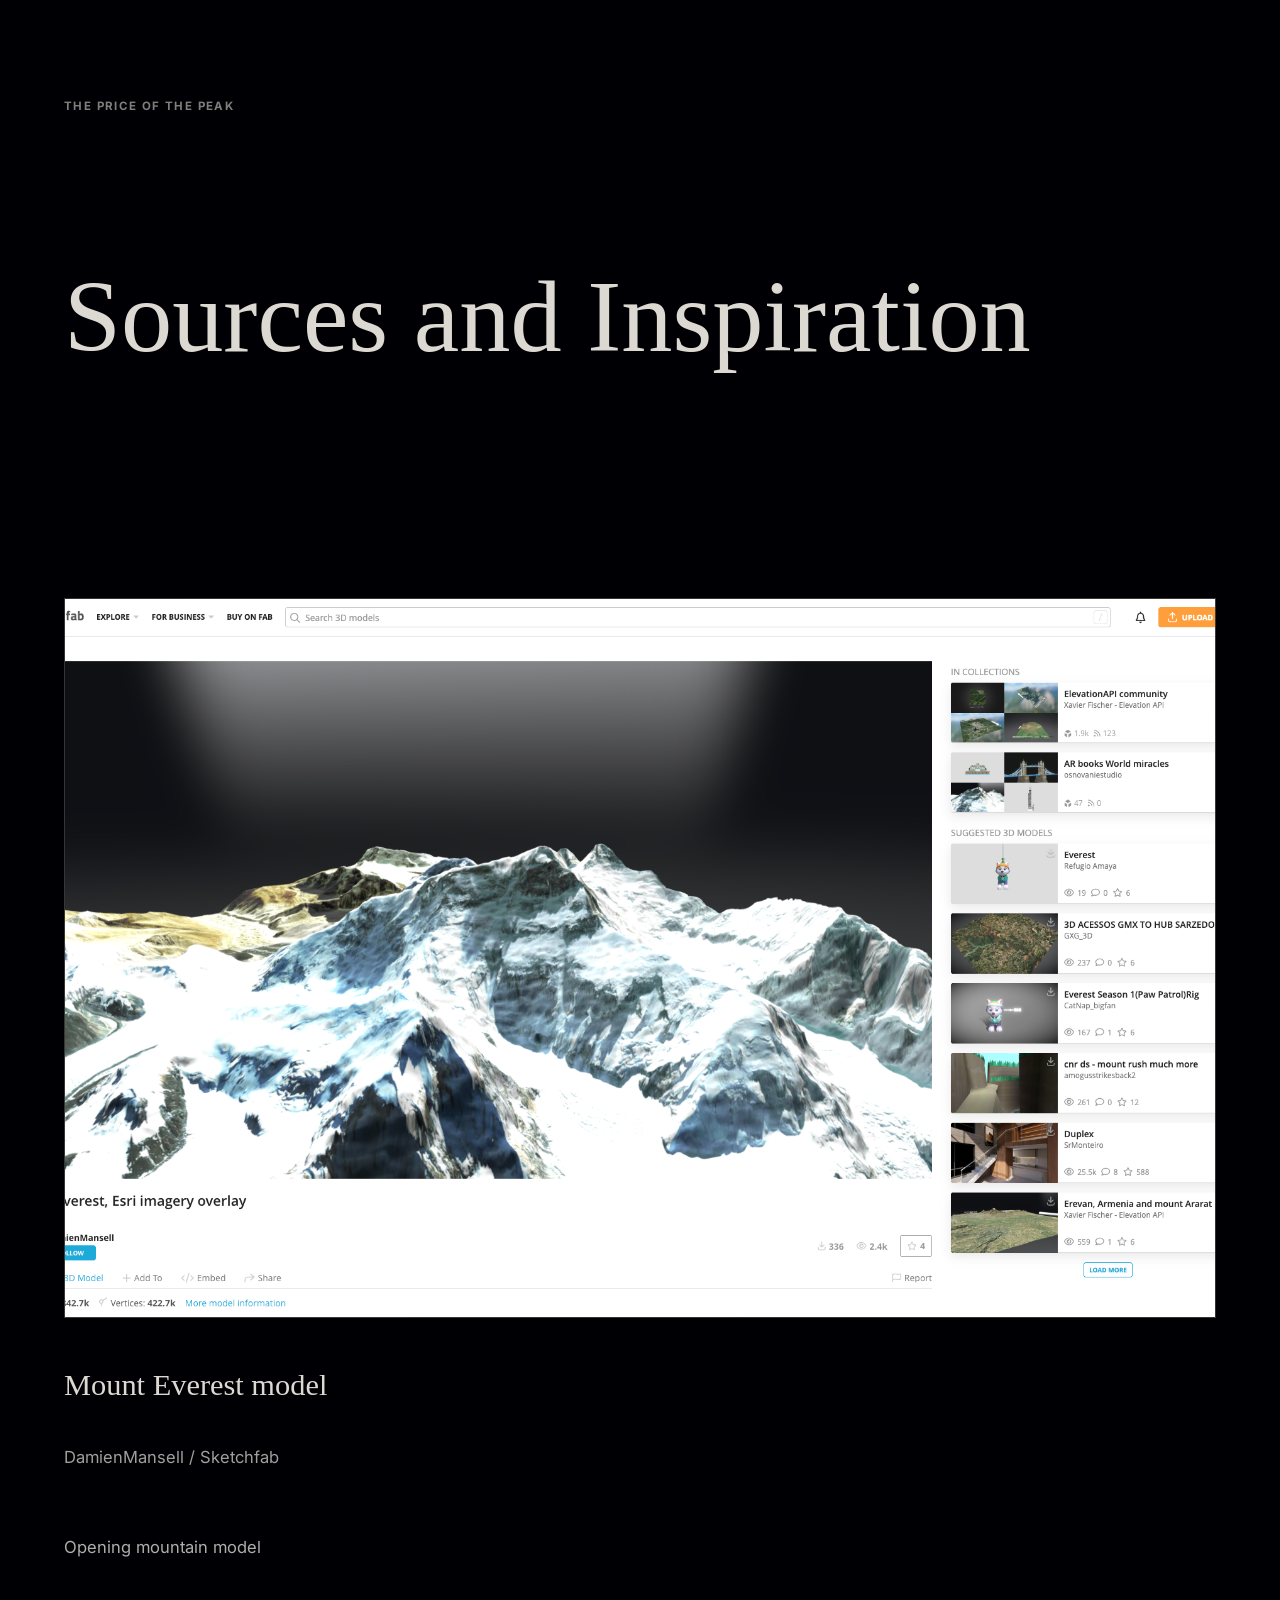
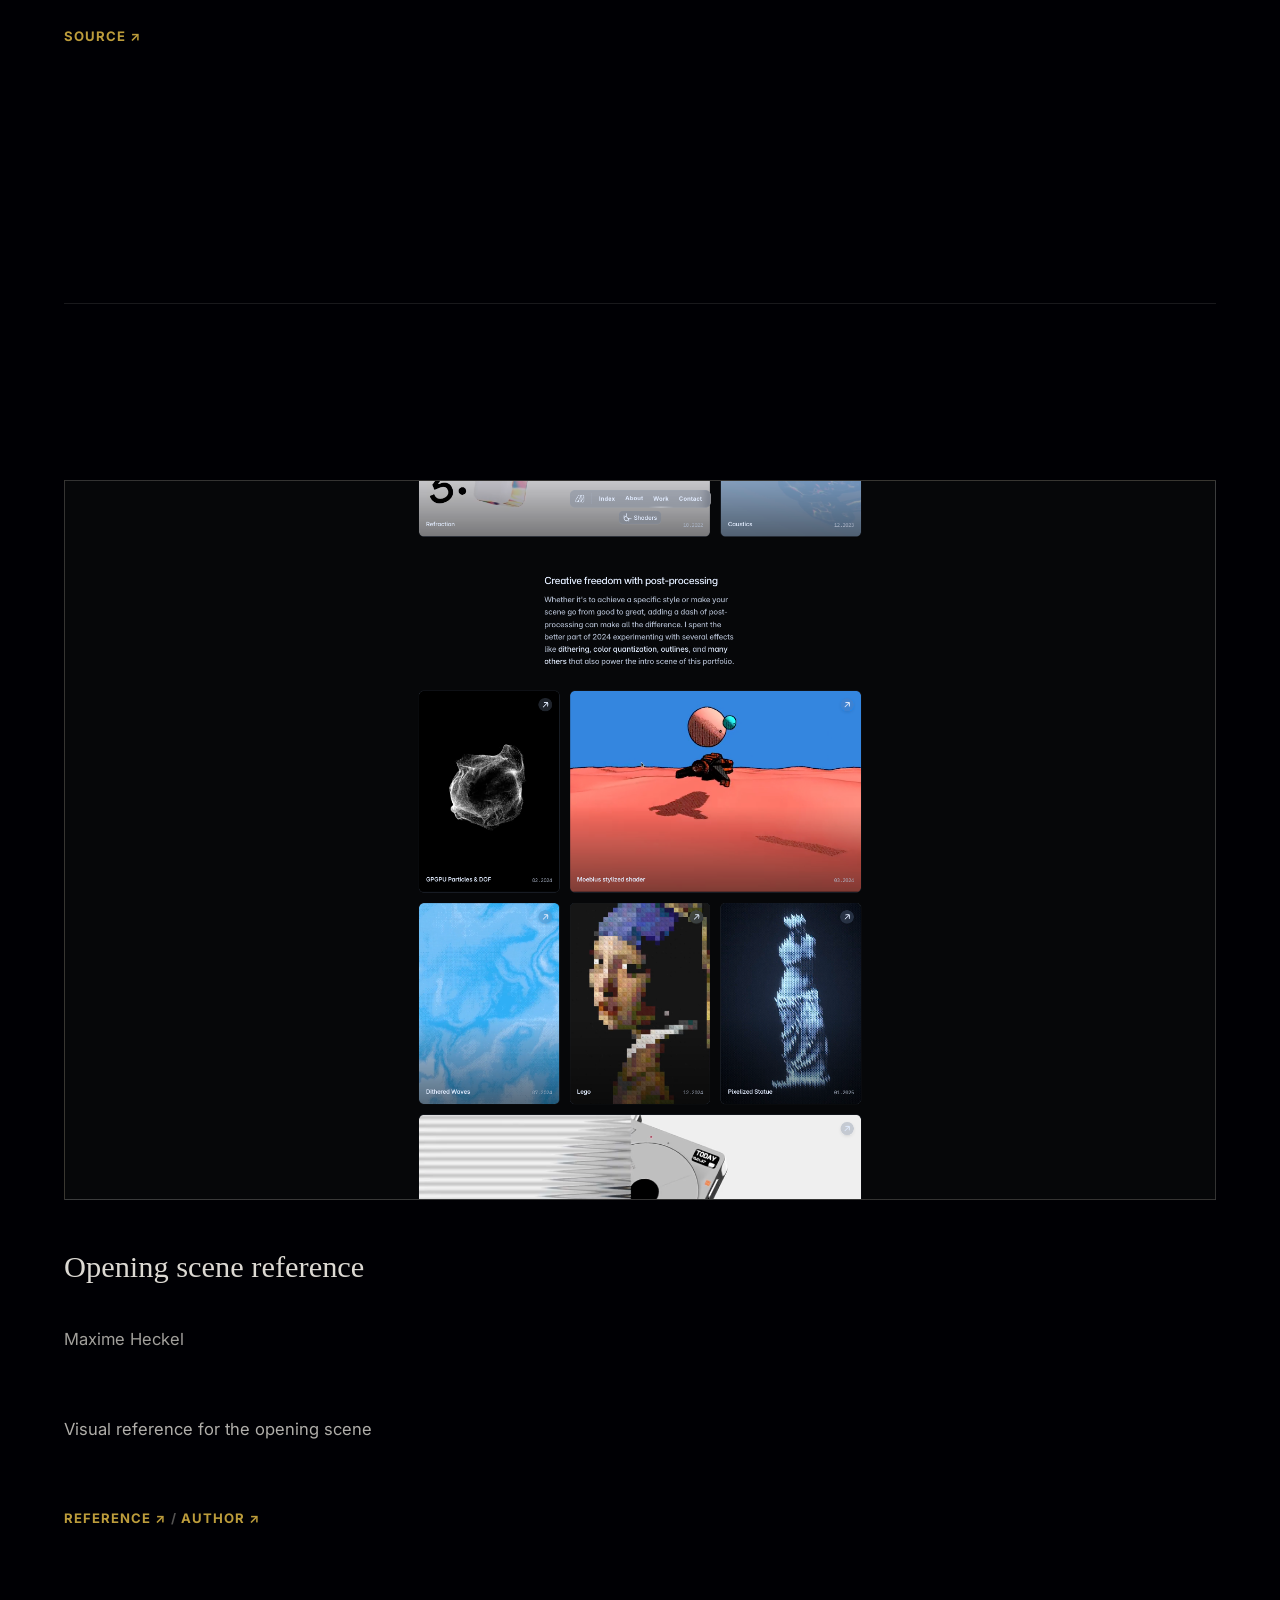
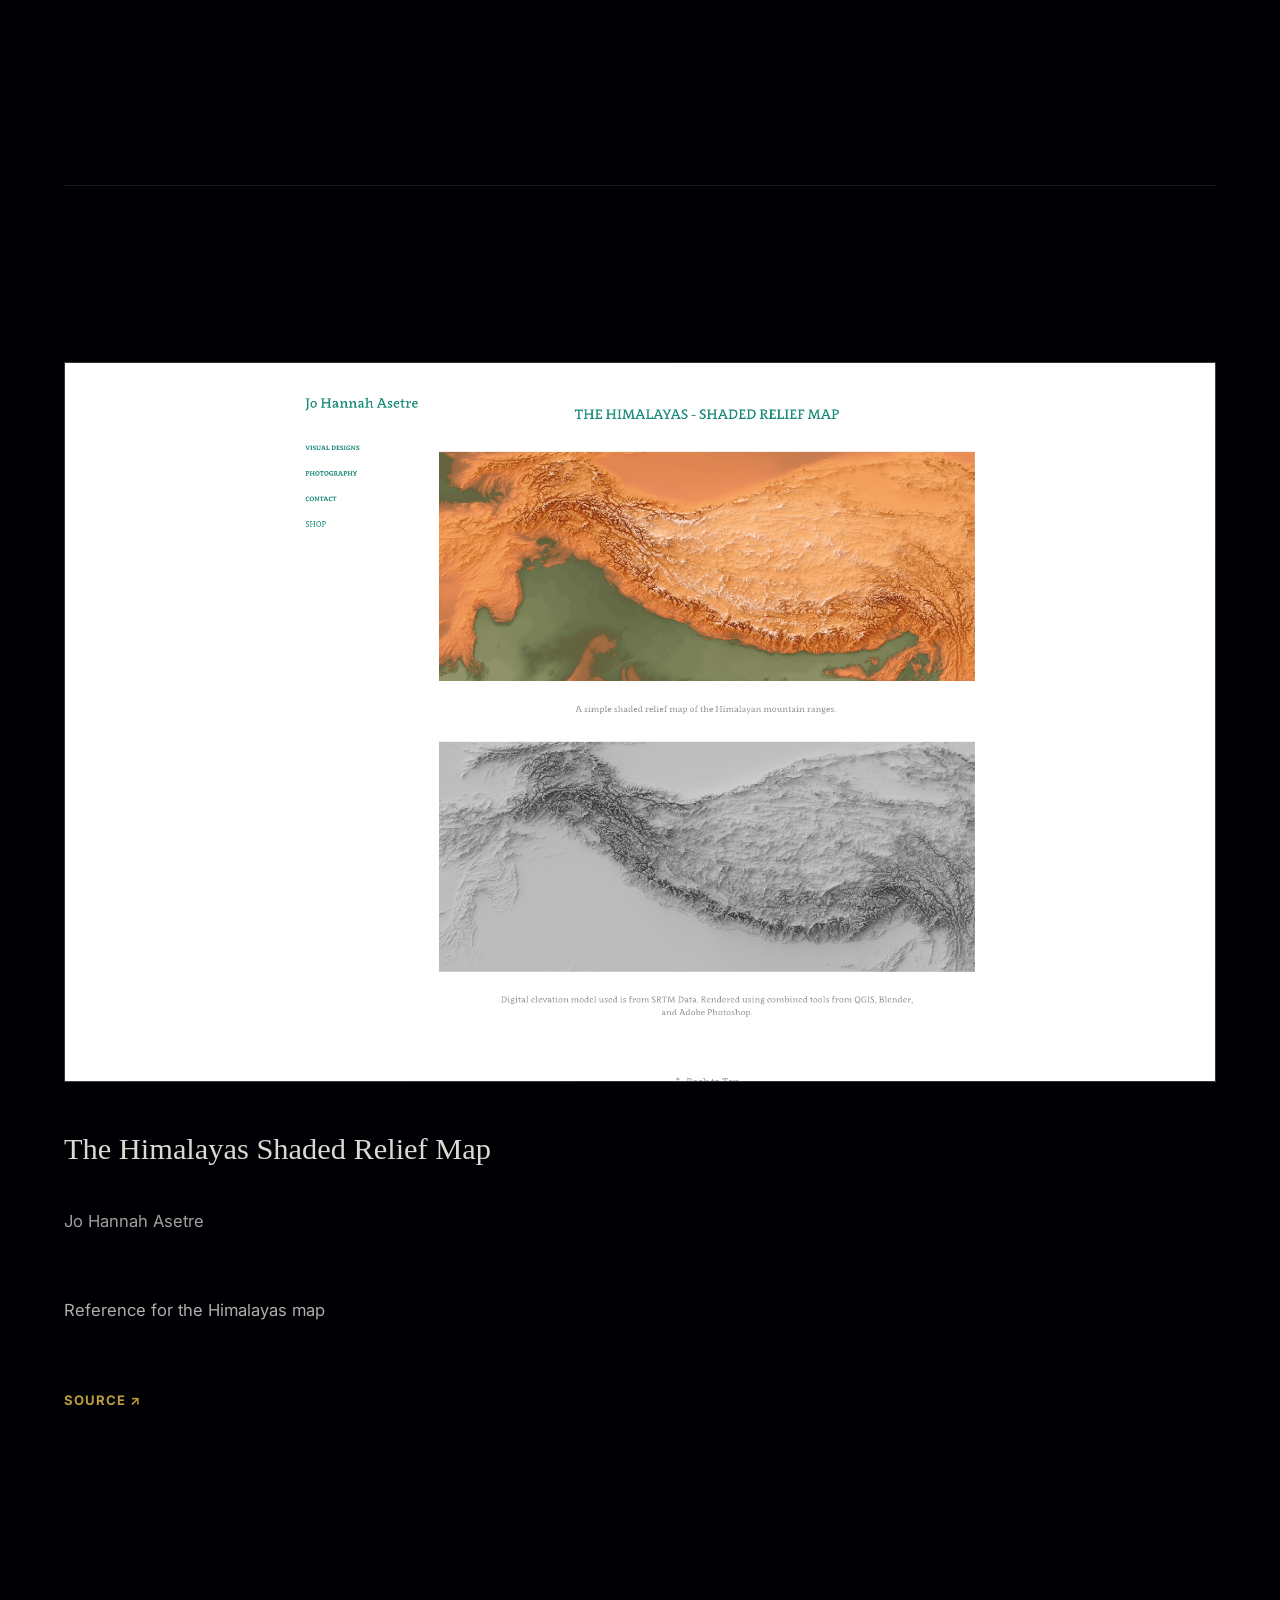
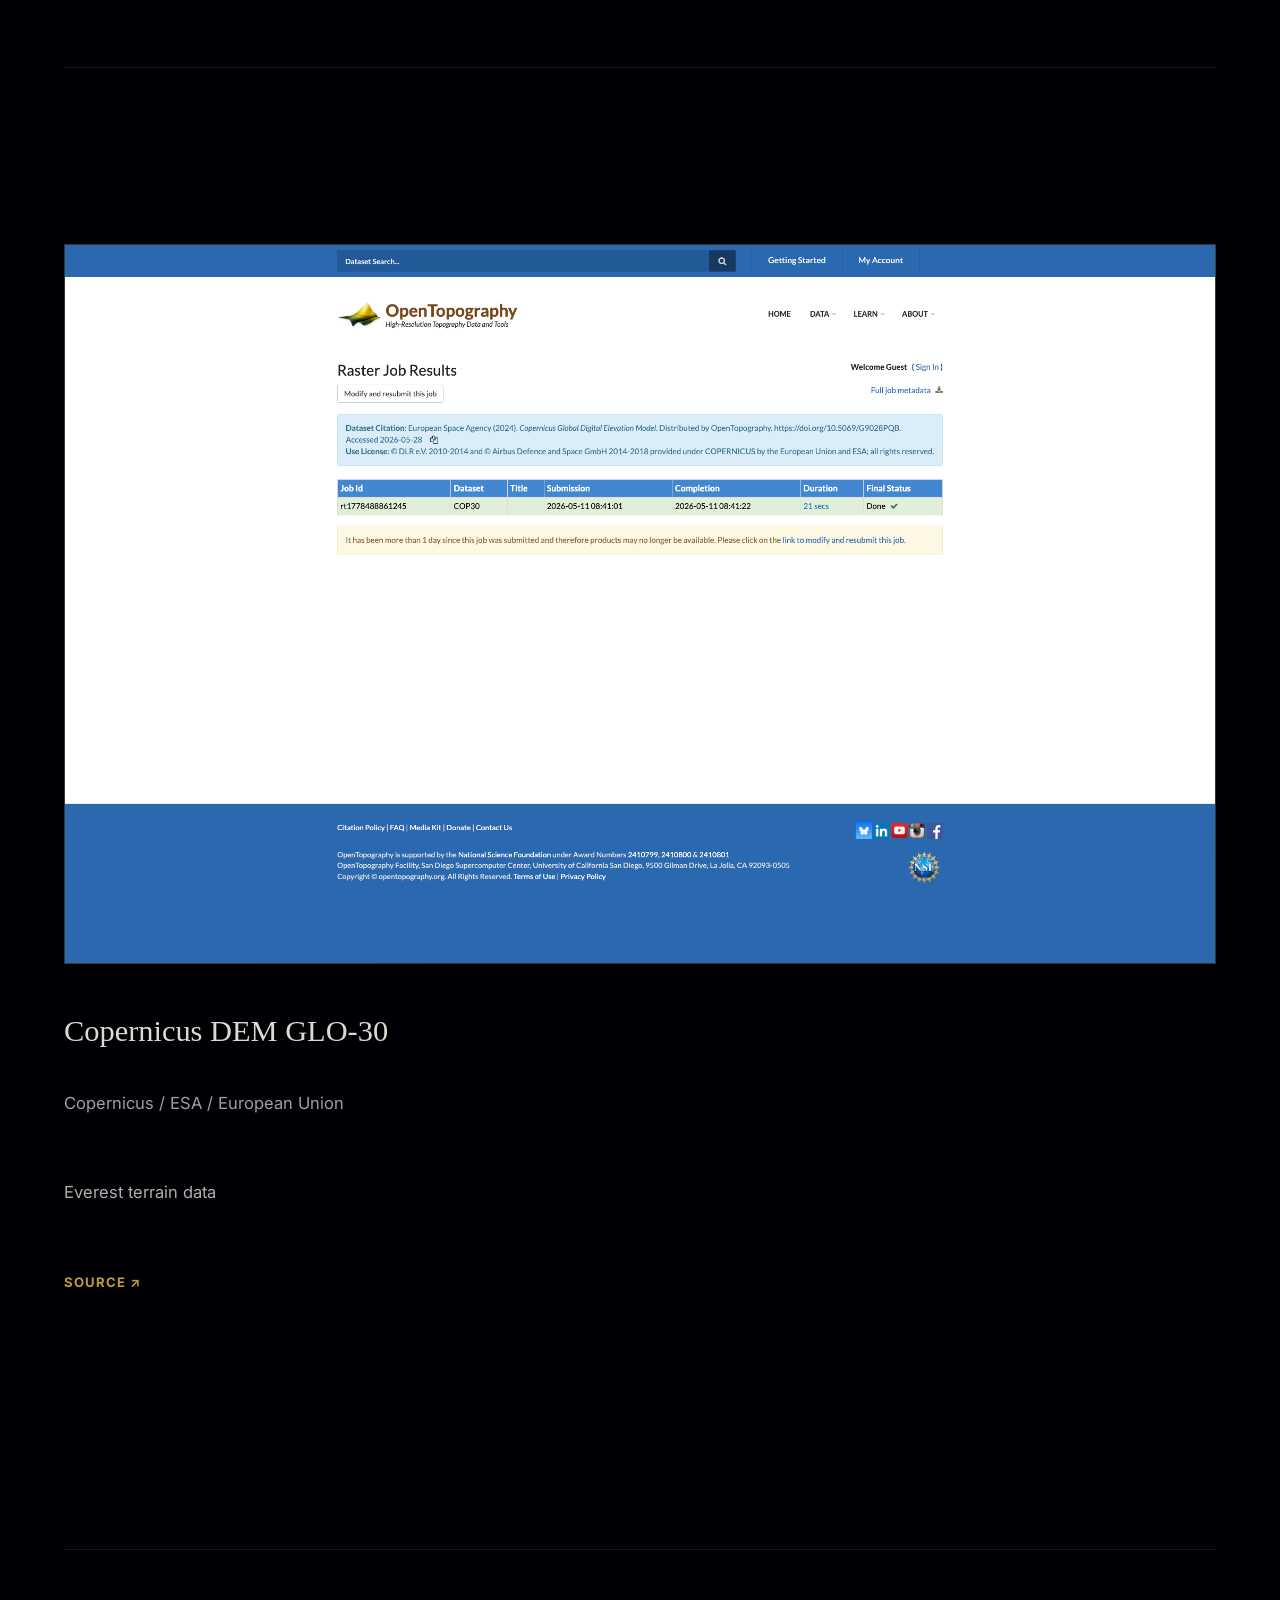
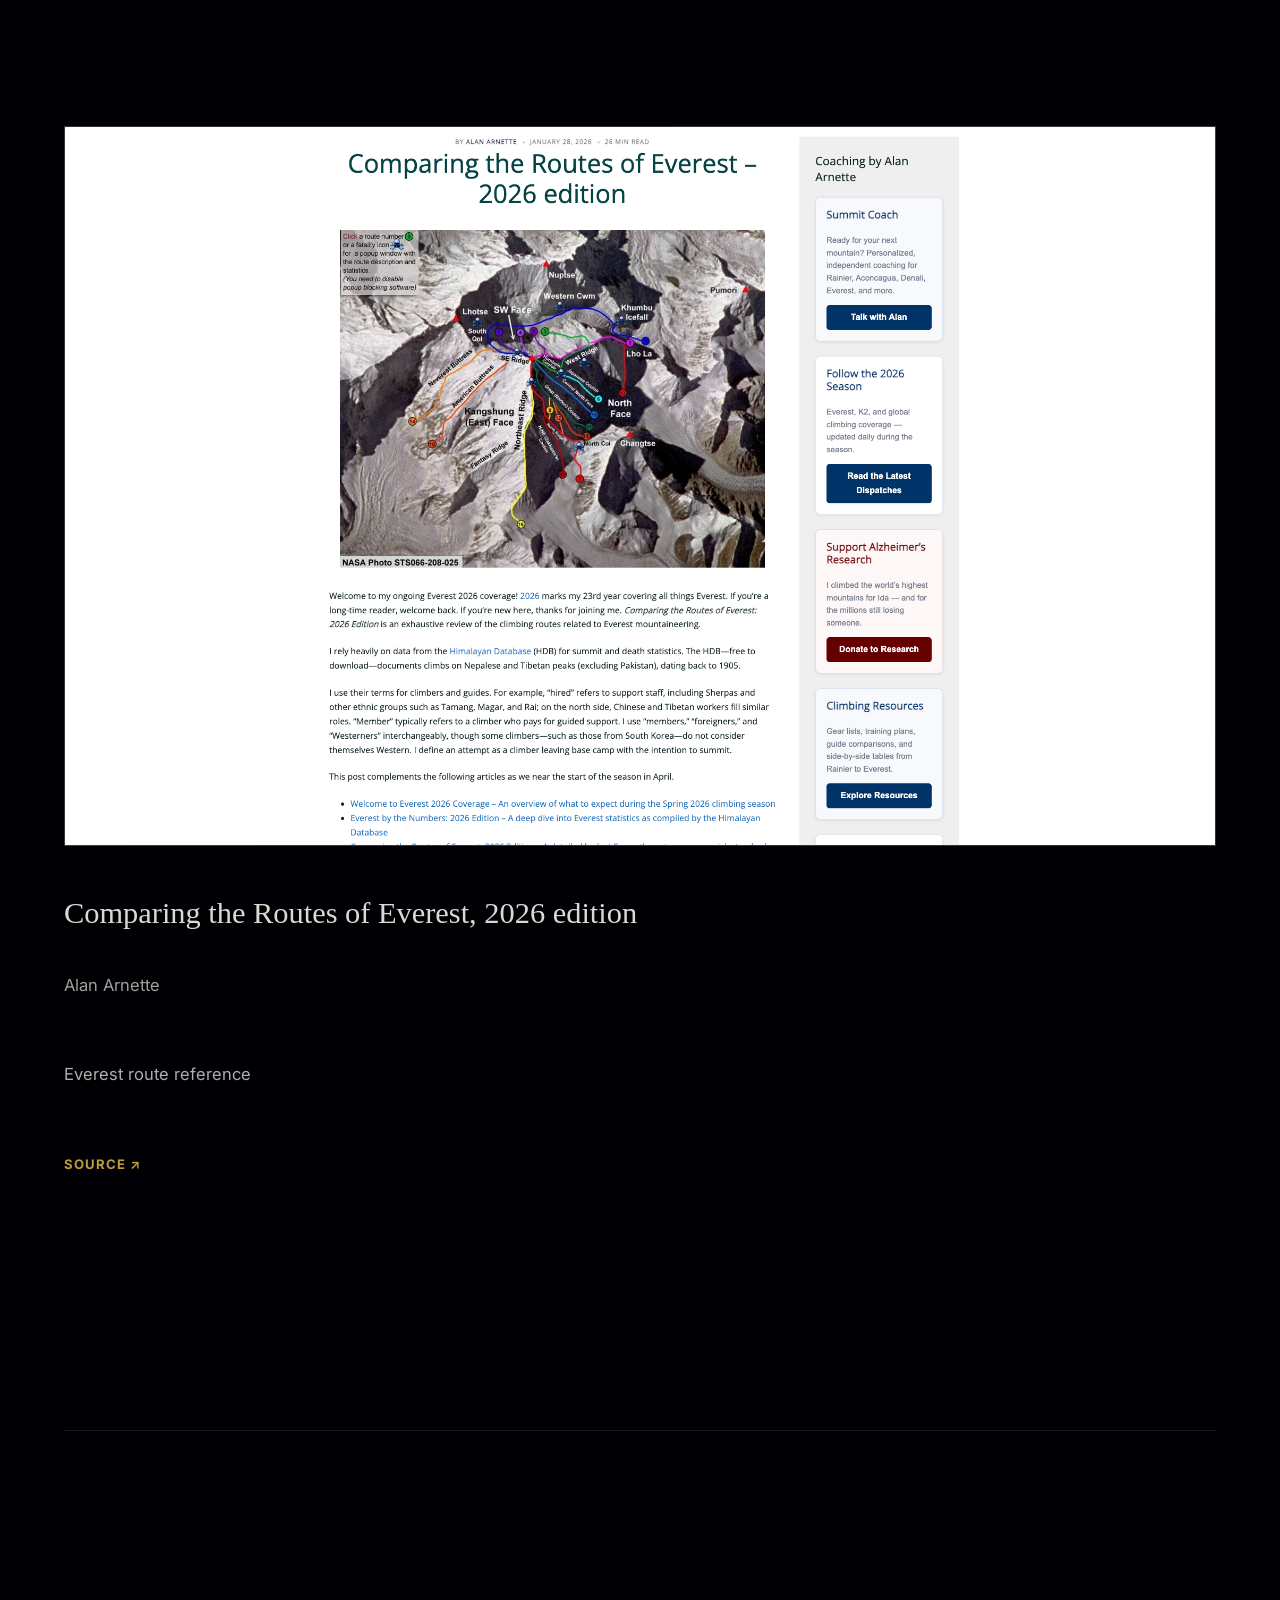
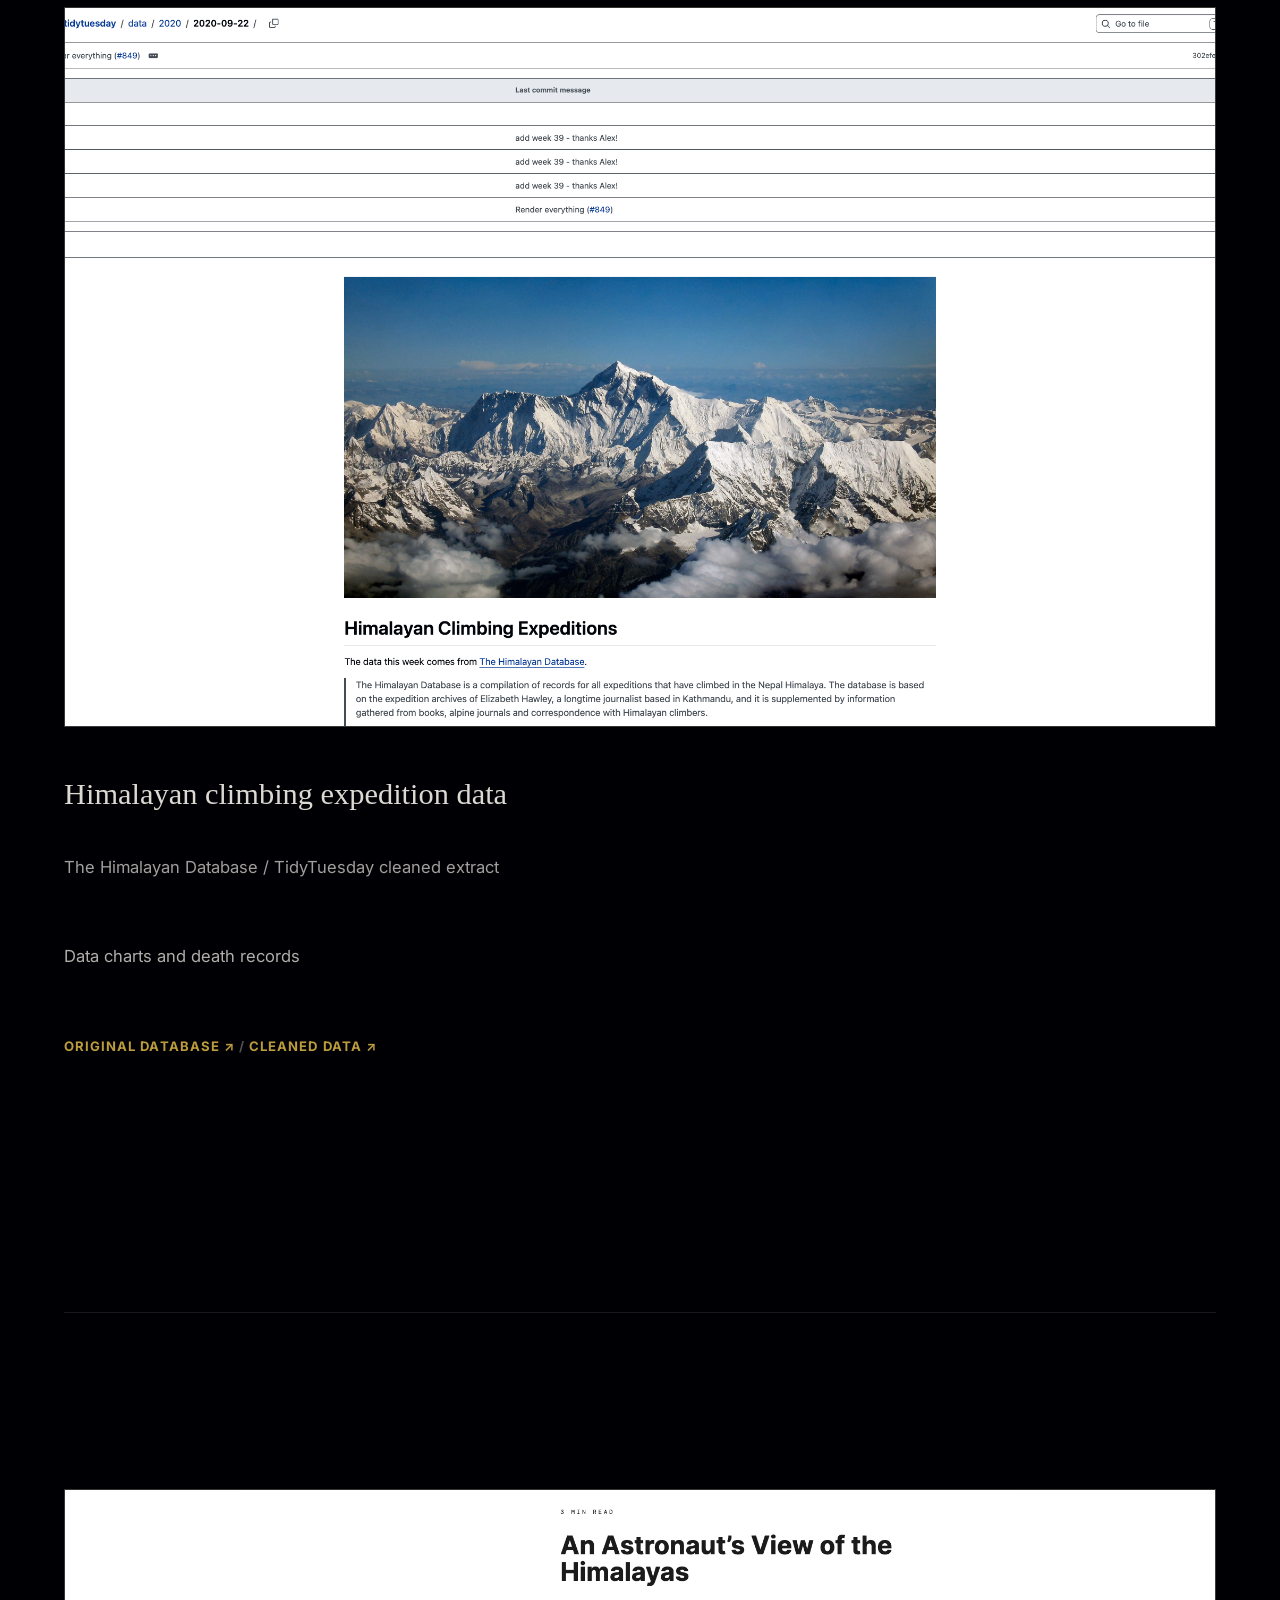
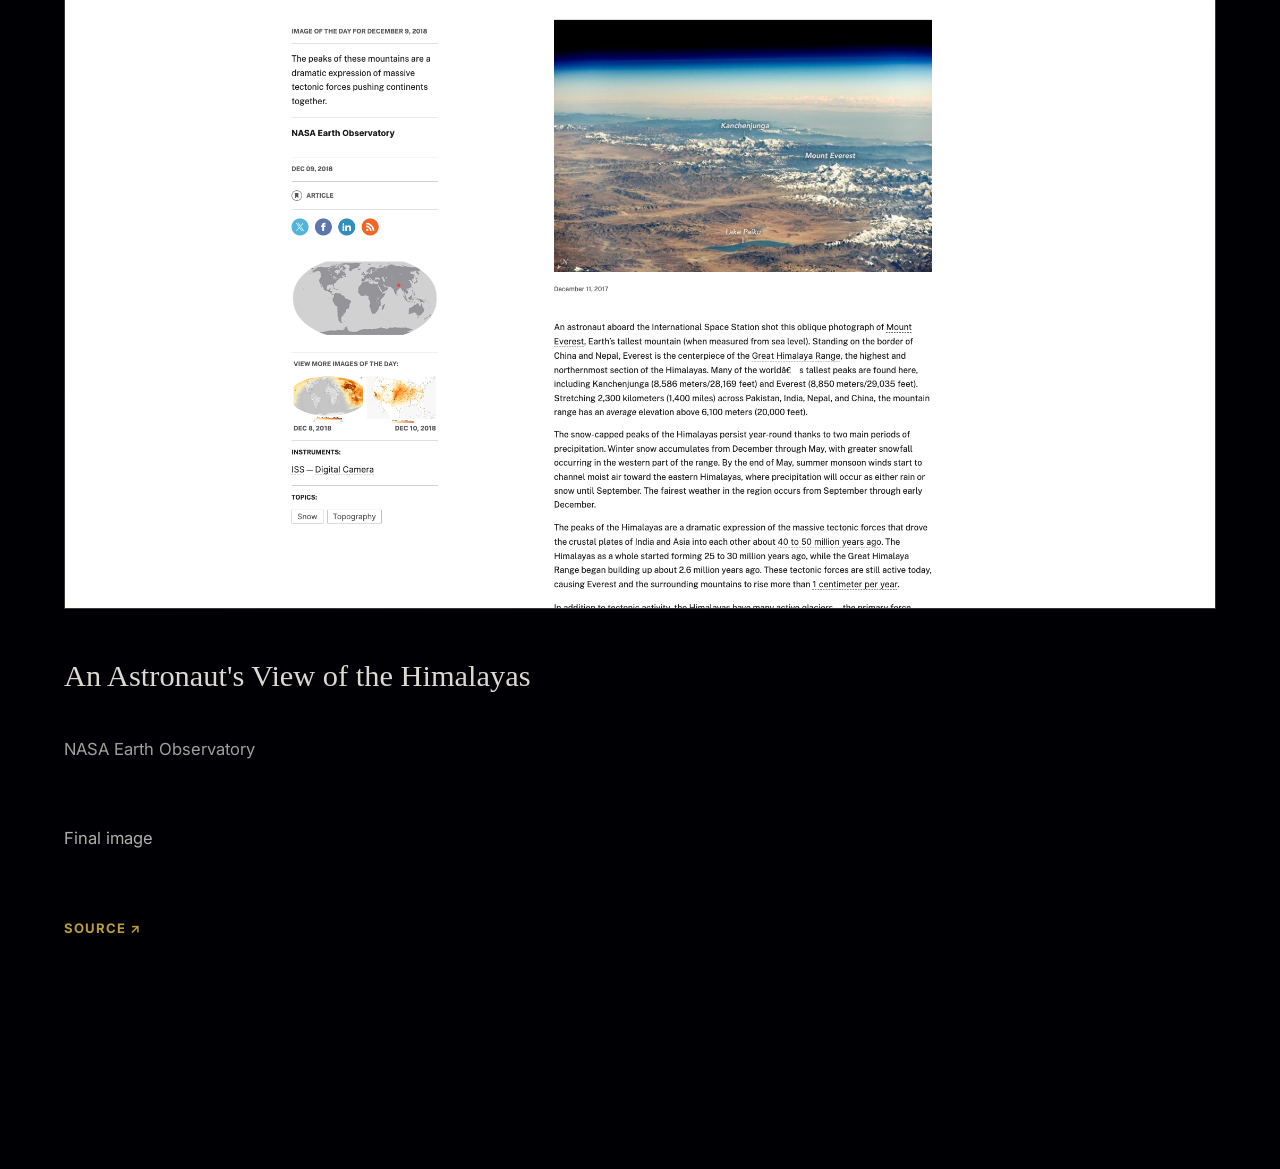
==== commit e4b109a4: "added sources and inspiration" ====
--- a/docs/sources/index.html
+++ b/docs/sources/index.html
@@ -26,7 +26,7 @@
         title: "Mount Everest model",
         author: "DamienMansell / Sketchfab",
         usedFor: "Opening mountain model",
-        image: "../assets/sources/everest-glb-model.jpg",
+        image: "../assets/sources/everest_figure.png",
         domain: "sketchfab.com",
         links: [
           {
@@ -39,7 +39,7 @@
         title: "Opening scene reference",
         author: "Maxime Heckel",
         usedFor: "Visual reference for the opening scene",
-        image: "../assets/sources/maxime-pixel-statue.jpg",
+        image: "../assets/sources/hero_inspiration.png",
         domain: "maximeheckel.com",
         links: [
           {
@@ -56,7 +56,7 @@
         title: "The Himalayas Shaded Relief Map",
         author: "Jo Hannah Asetre",
         usedFor: "Reference for the Himalayas map",
-        image: "../assets/sources/himalayas-atlas-reference.jpg",
+        image: "../assets/sources/himalayas_atlas.png",
         domain: "johannahasetre.myportfolio.com",
         links: [
           {
@@ -69,7 +69,7 @@
         title: "Copernicus DEM GLO-30",
         author: "Copernicus / ESA / European Union",
         usedFor: "Everest terrain data",
-        image: "../assets/sources/copernicus-dem.jpg",
+        image: "../assets/sources/everest_terrain.png",
         domain: "dataspace.copernicus.eu",
         links: [
           {
@@ -82,7 +82,7 @@
         title: "Comparing the Routes of Everest, 2026 edition",
         author: "Alan Arnette",
         usedFor: "Everest route reference",
-        image: "../assets/sources/alan-arnette-everest-routes.jpg",
+        image: "../assets/sources/everest_routes.png",
         domain: "alanarnette.com",
         links: [
           {
@@ -95,7 +95,7 @@
         title: "Himalayan climbing expedition data",
         author: "The Himalayan Database / TidyTuesday cleaned extract",
         usedFor: "Data charts and death records",
-        image: "../assets/sources/himalayan-database.jpg",
+        image: "../assets/sources/himalayas_data.png",
         domain: "himalayandatabase.com",
         links: [
           {
@@ -112,7 +112,7 @@
         title: "An Astronaut's View of the Himalayas",
         author: "NASA Earth Observatory",
         usedFor: "Final image",
-        image: "../assets/sources/nasa-conclusion-image.jpg",
+        image: "../assets/sources/himalayas_nasa.png",
         domain: "visibleearth.nasa.gov",
         links: [
           {
--- a/docs/css/style.css
+++ b/docs/css/style.css
@@ -39,6 +39,12 @@
   text-rendering: optimizeLegibility;
 }
 
+/* Hold the visitor at the intro until the hero and atlas images are ready. */
+html.is-loading,
+html.is-loading body {
+  overflow: hidden;
+}
+
 p {
   line-height: 1.78;
 }
@@ -281,16 +287,21 @@
   align-items: flex-start;
   background:
     linear-gradient(90deg, rgba(8, 11, 16, 0.1), rgba(8, 11, 16, 0.02) 38%, transparent 72%),
+    /* The dark-to-paper handoff is anchored in vh (top stops = the original
+       percentages x the ~855vh the page was tuned for) so it stays locked to the
+       conquest / The Turn boundary (~303vh) regardless of how many paper sections
+       follow. The lower stops are anchored to the bottom, so every paper section
+       stays bright and the ease into the closing happens only in the last 40vh. */
     linear-gradient(180deg,
-      var(--night) 0%,
-      var(--night) 9%,
-      #1a242b 12%,
-      #263945 16%,
-      #2d424e 29%,
-      #3c4c52 32%,
-      var(--paper-deep) 36%,
-      var(--paper) 39%,
-      var(--paper) 62%,
+      var(--night) 0,
+      var(--night) 77vh,
+      #1a242b 103vh,
+      #263945 137vh,
+      #2d424e 248vh,
+      #3c4c52 274vh,
+      var(--paper-deep) 308vh,
+      var(--paper) 333vh,
+      var(--paper) calc(100% - 40vh),
       var(--paper-deep) 100%);
 }
 
@@ -383,7 +394,8 @@
   border-color: var(--rule);
 }
 
-.graphic-placeholder[data-active="the-cost"] {
+.graphic-placeholder[data-active="the-cost"],
+.graphic-placeholder[data-active="the-commercial"] {
   height: min(88vh, 900px);
   background:
     linear-gradient(180deg, rgba(248, 245, 238, 0.98), rgba(244, 241, 234, 0.98) 62%, rgba(233, 225, 211, 0.9)),
@@ -405,14 +417,18 @@
   height: 100%;
   overflow: hidden;
   border-radius: 3px;
-  display: none;
+  opacity: 0;
+  visibility: hidden;
+  pointer-events: none;
   background:
     radial-gradient(circle at 50% 50%, rgba(216, 230, 236, 0.08), transparent 32rem),
     linear-gradient(135deg, #101311 0%, #171b18 58%, #0b0e0c 100%);
 }
 
 .ch1-atlas.active {
-  display: block;
+  opacity: 1;
+  visibility: visible;
+  pointer-events: auto;
 }
 
 .ch1-atlas::before {
@@ -596,8 +612,15 @@
   background: rgba(16, 19, 17, 0.28);
   border: 1px solid rgba(243, 239, 231, 0.2);
   box-shadow: none;
-  pointer-events: none;
+  pointer-events: auto;
   z-index: 6;
+  transition: background 0.18s ease, border-color 0.18s ease, transform 0.18s ease;
+}
+
+.ev3-compass:hover {
+  background: rgba(16, 19, 17, 0.45);
+  border-color: rgba(243, 239, 231, 0.4);
+  transform: scale(1.06);
 }
 
 .ev3-compass::before,
@@ -918,6 +941,21 @@
   font-family: var(--font-ui);
 }
 
+/* Section 5 is entered via an instant paper-to-paper swap (The Cost -> The
+   Business), so its wall fades itself in to match The Cost's entrance instead of
+   popping. Scoped to the commercial wall; The Turn's wall is unaffected because
+   it arrives through the graphic crossfade. */
+.turn-wall.commercial-wall {
+  opacity: 0;
+  transform: translateY(0.35rem);
+  transition: opacity 0.28s ease, transform 0.28s ease;
+}
+
+.turn-wall.commercial-wall.is-visible {
+  opacity: 1;
+  transform: translateY(0);
+}
+
 .turn-wall-body {
   flex: 1;
   min-height: 0;
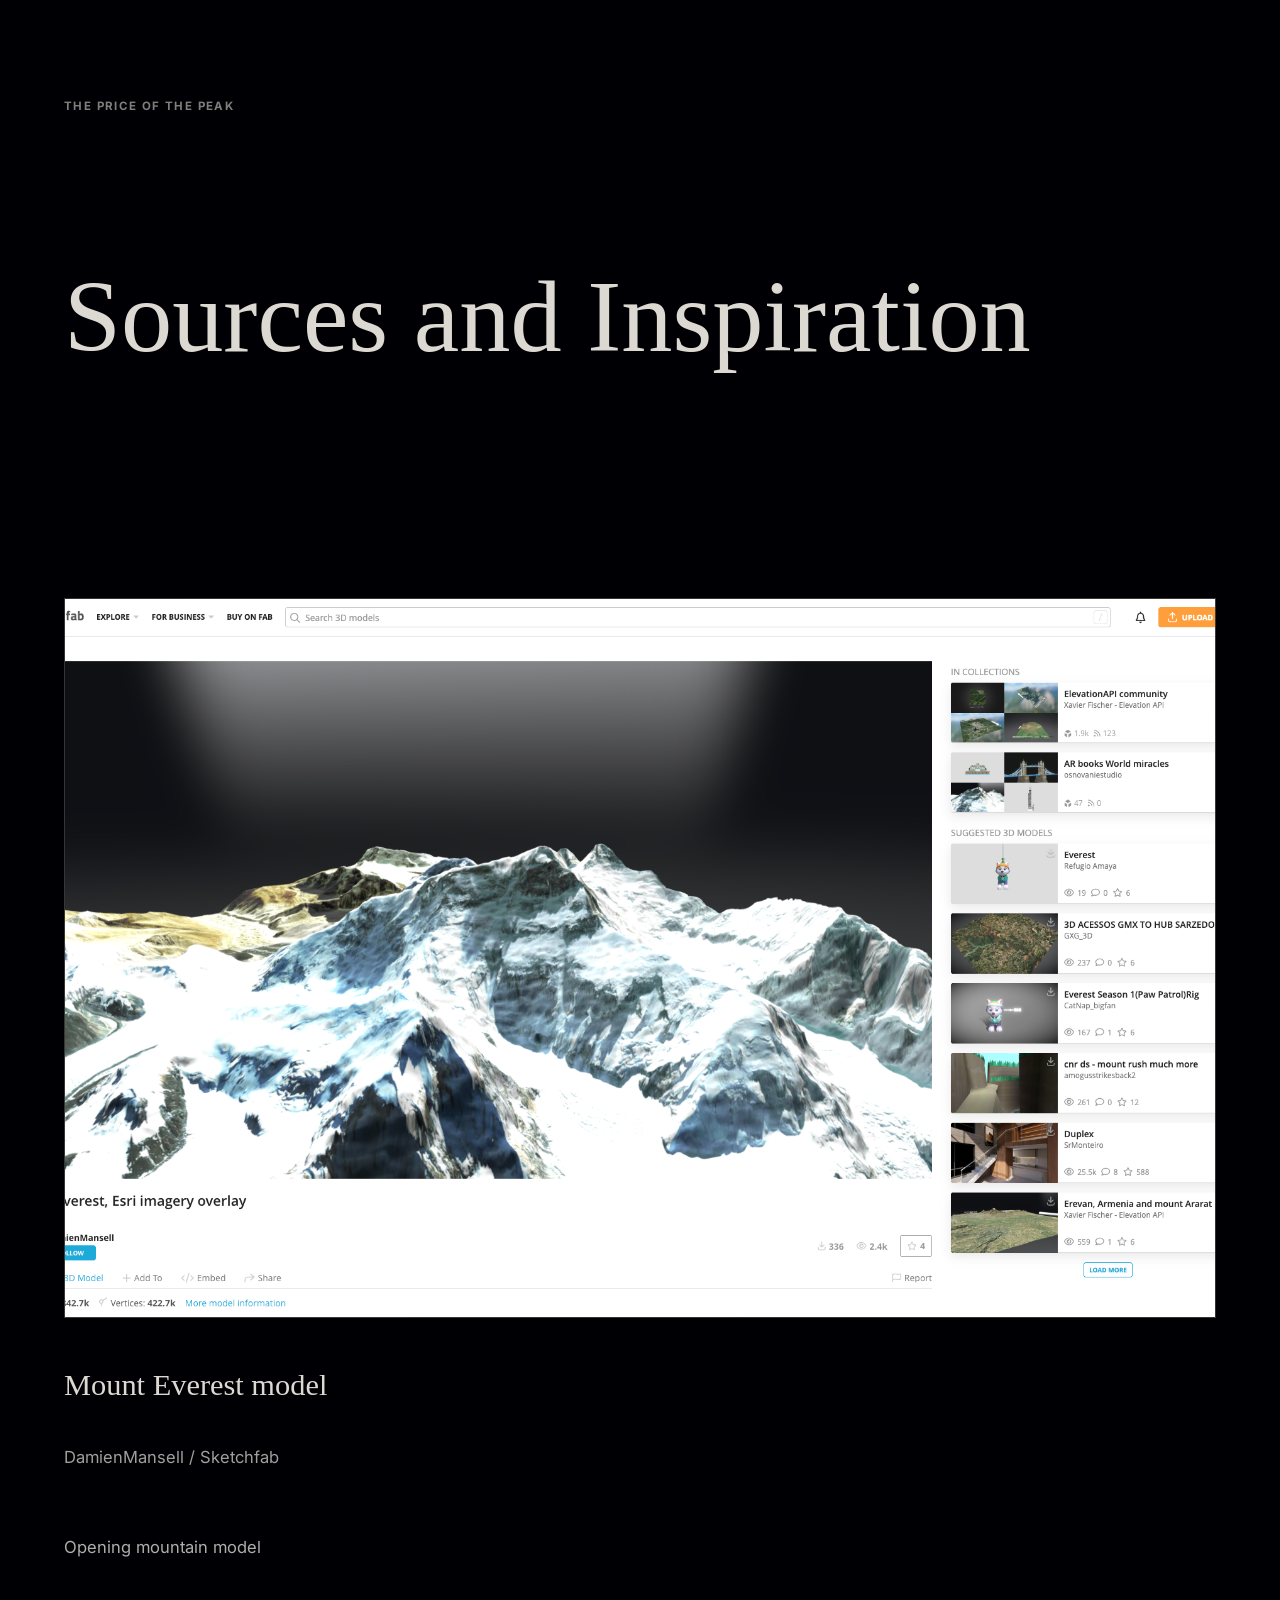
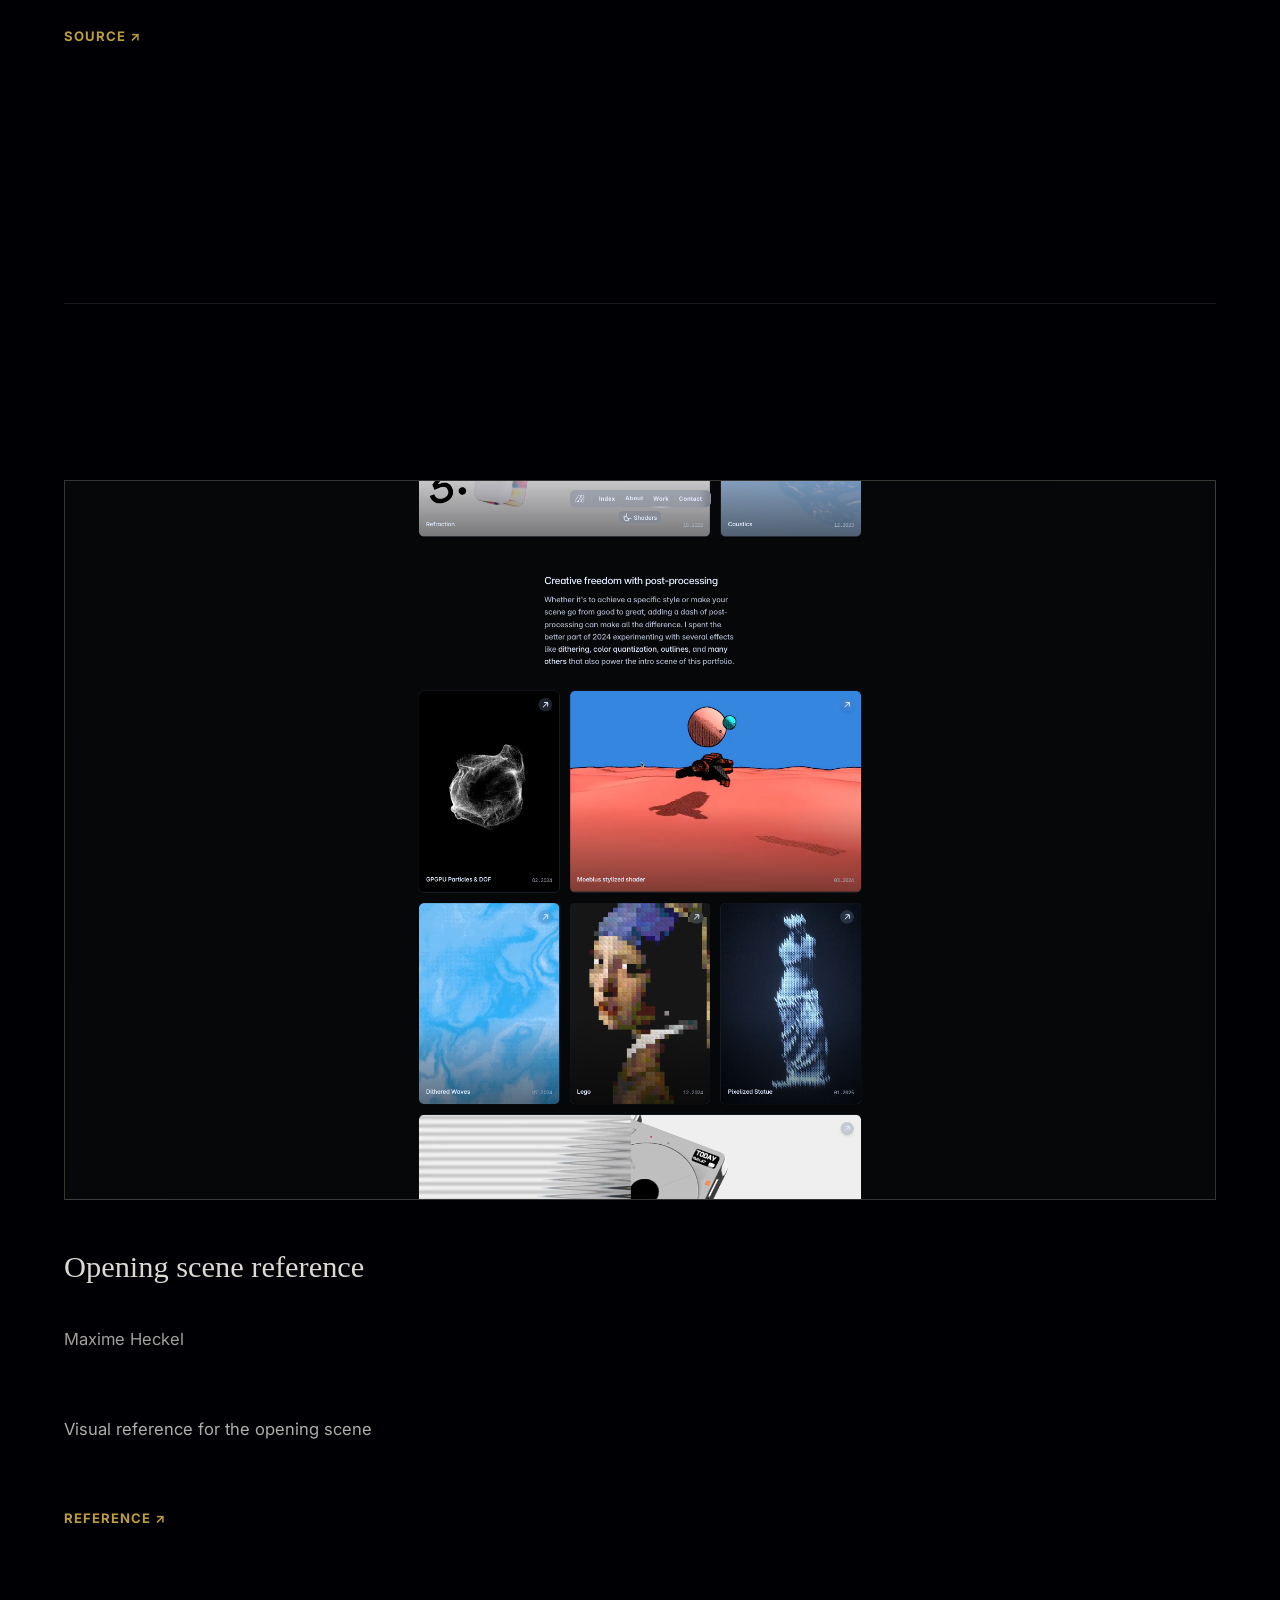
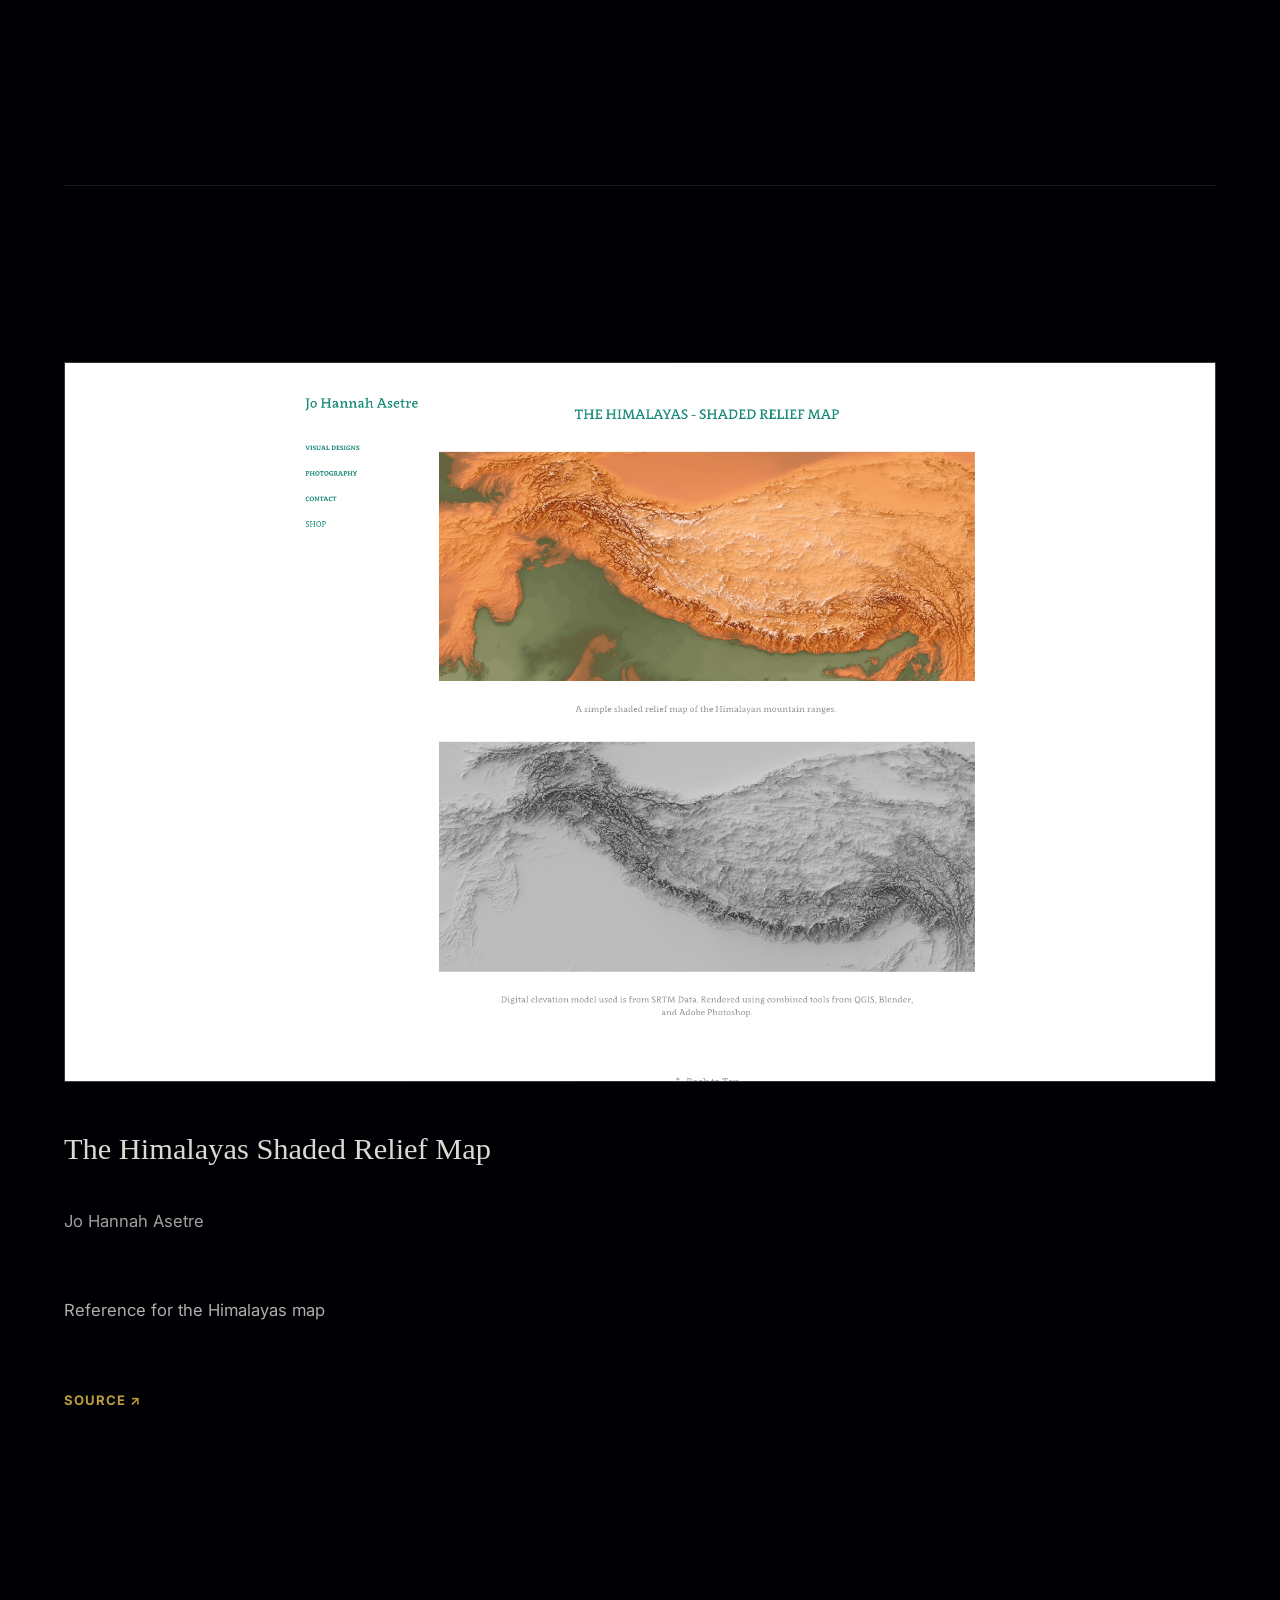
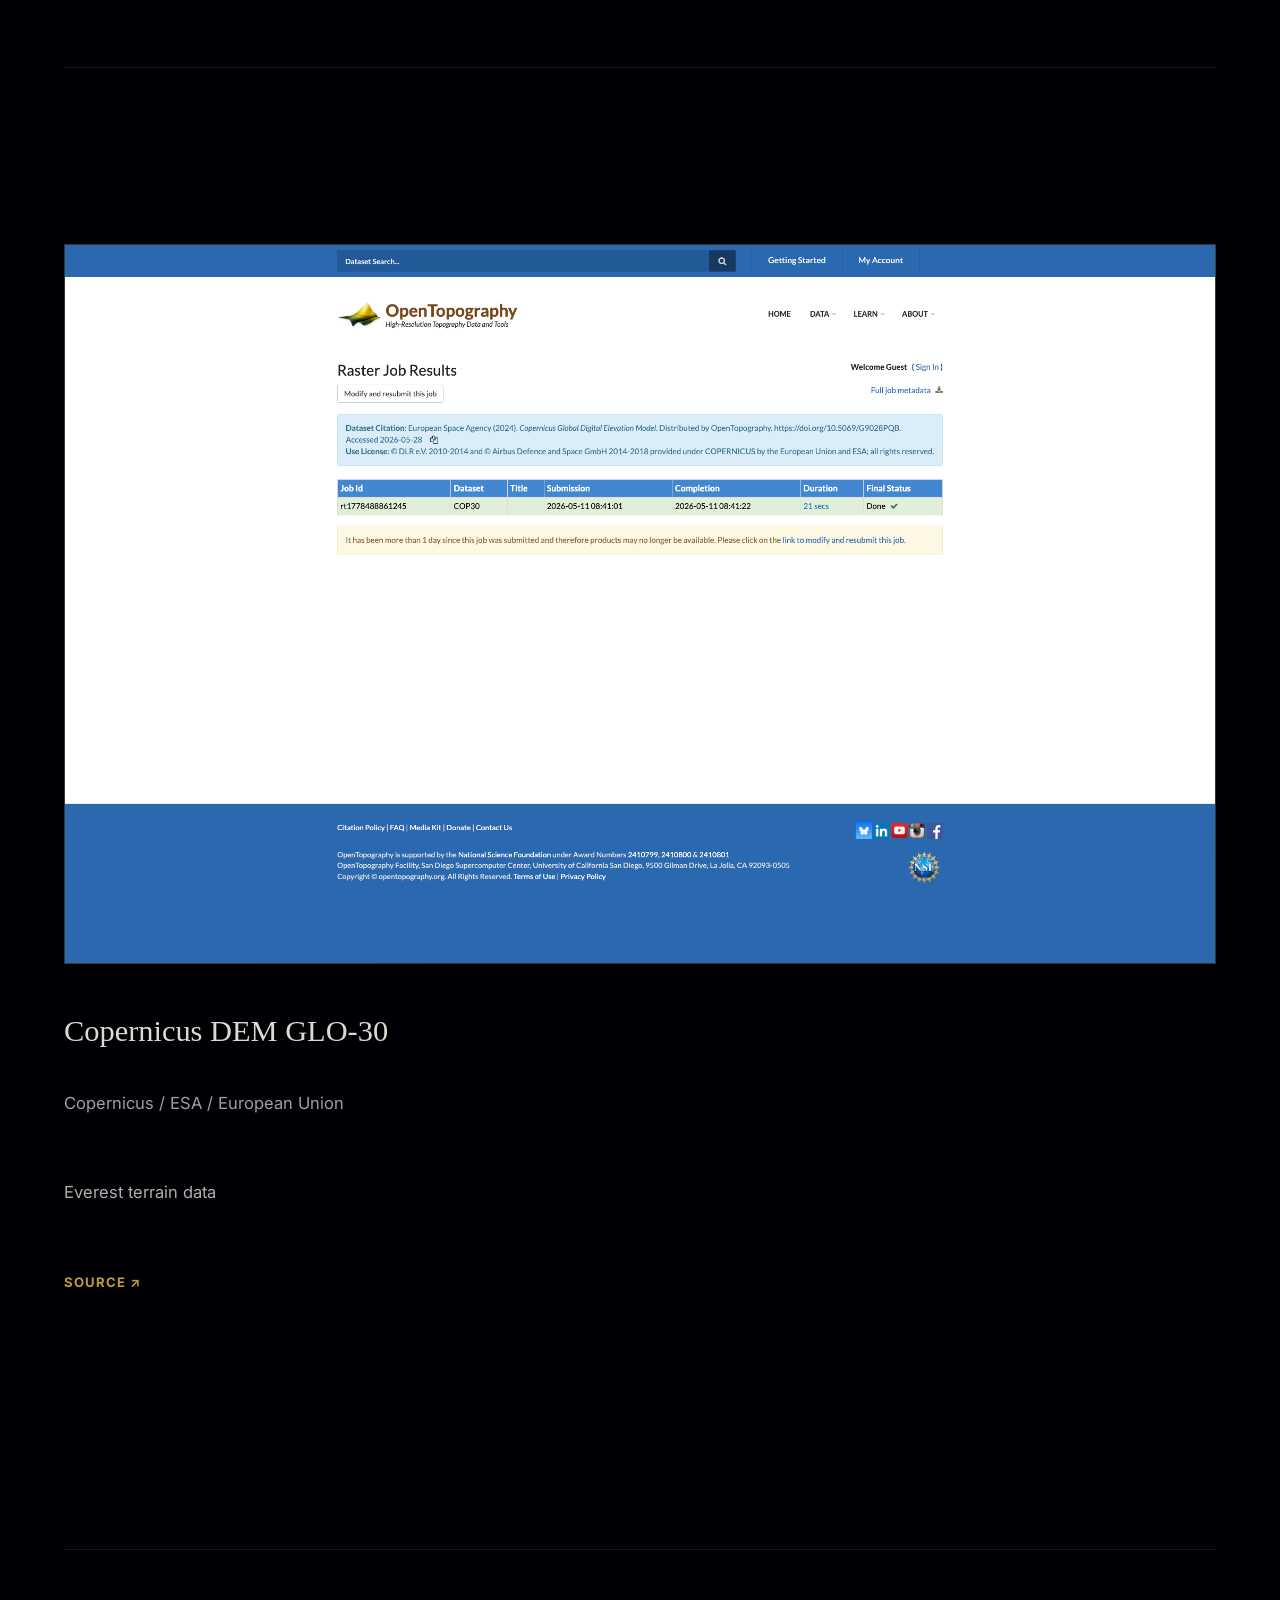
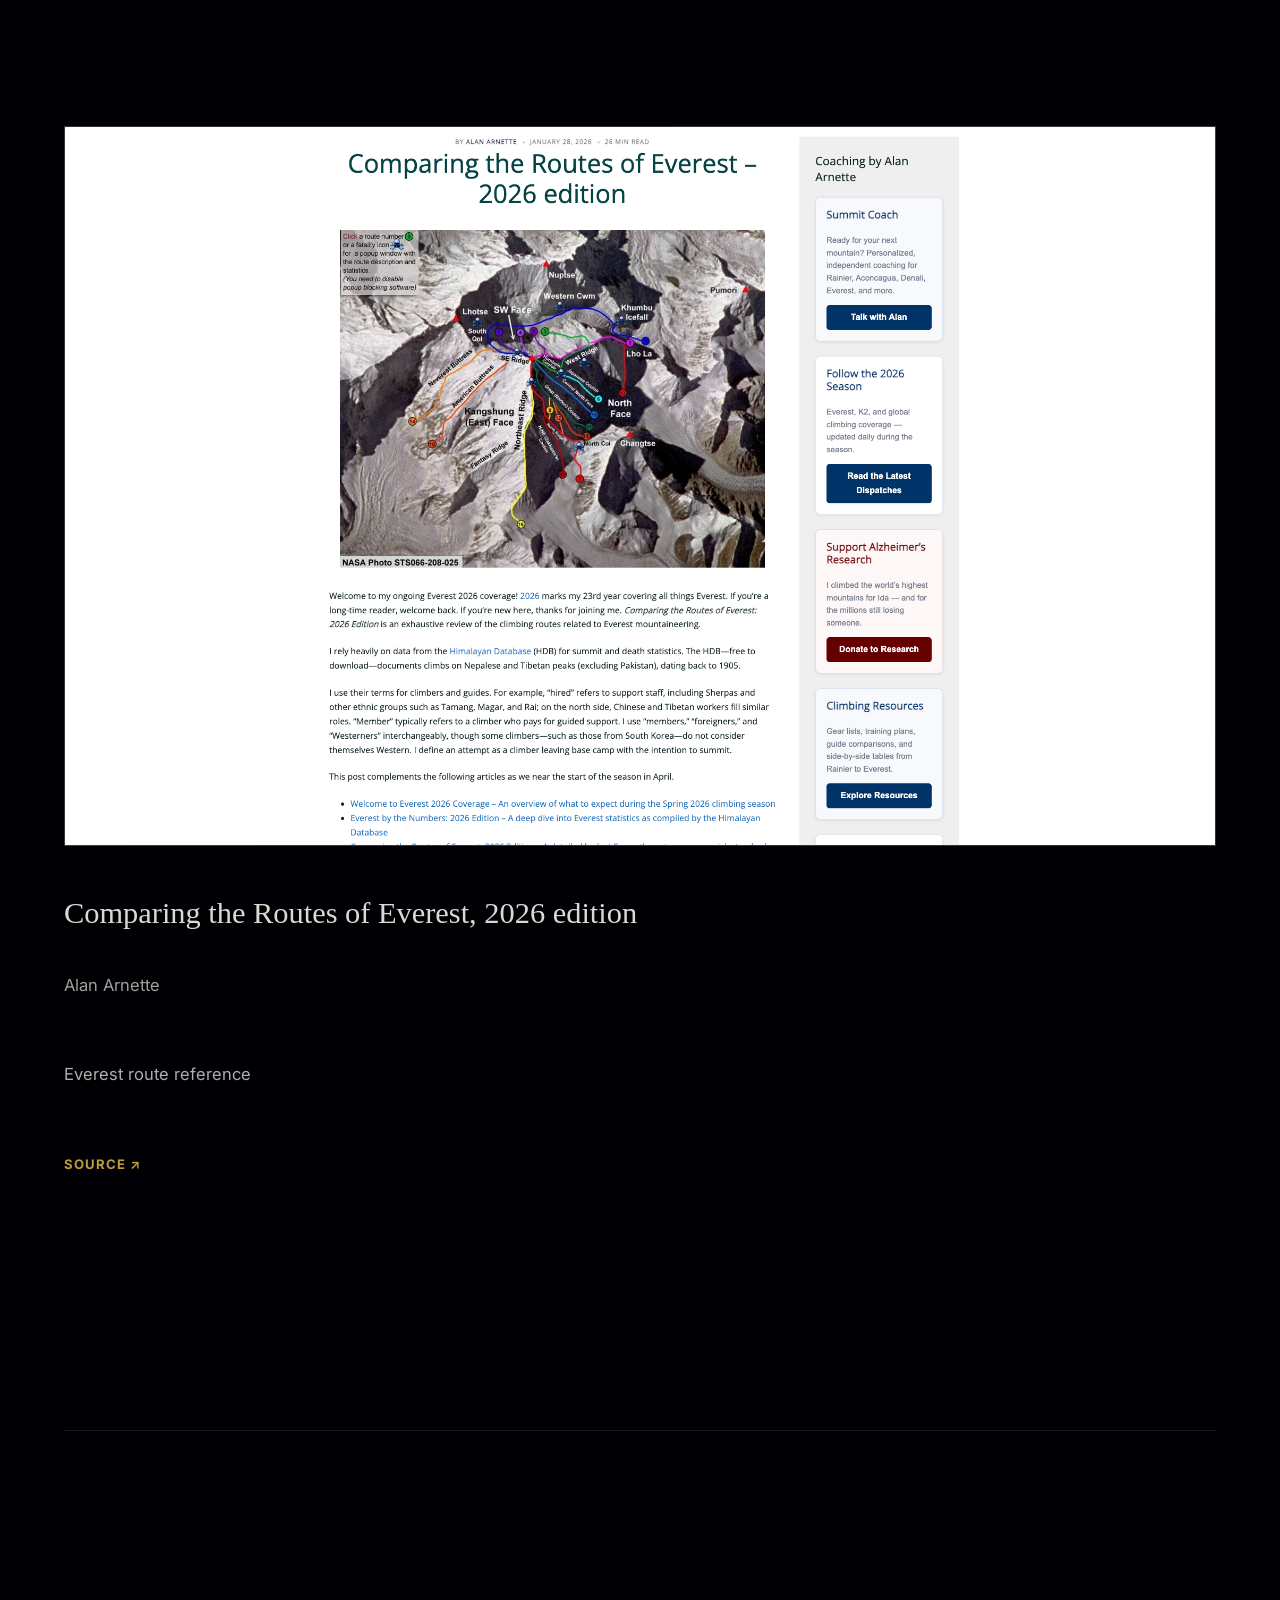
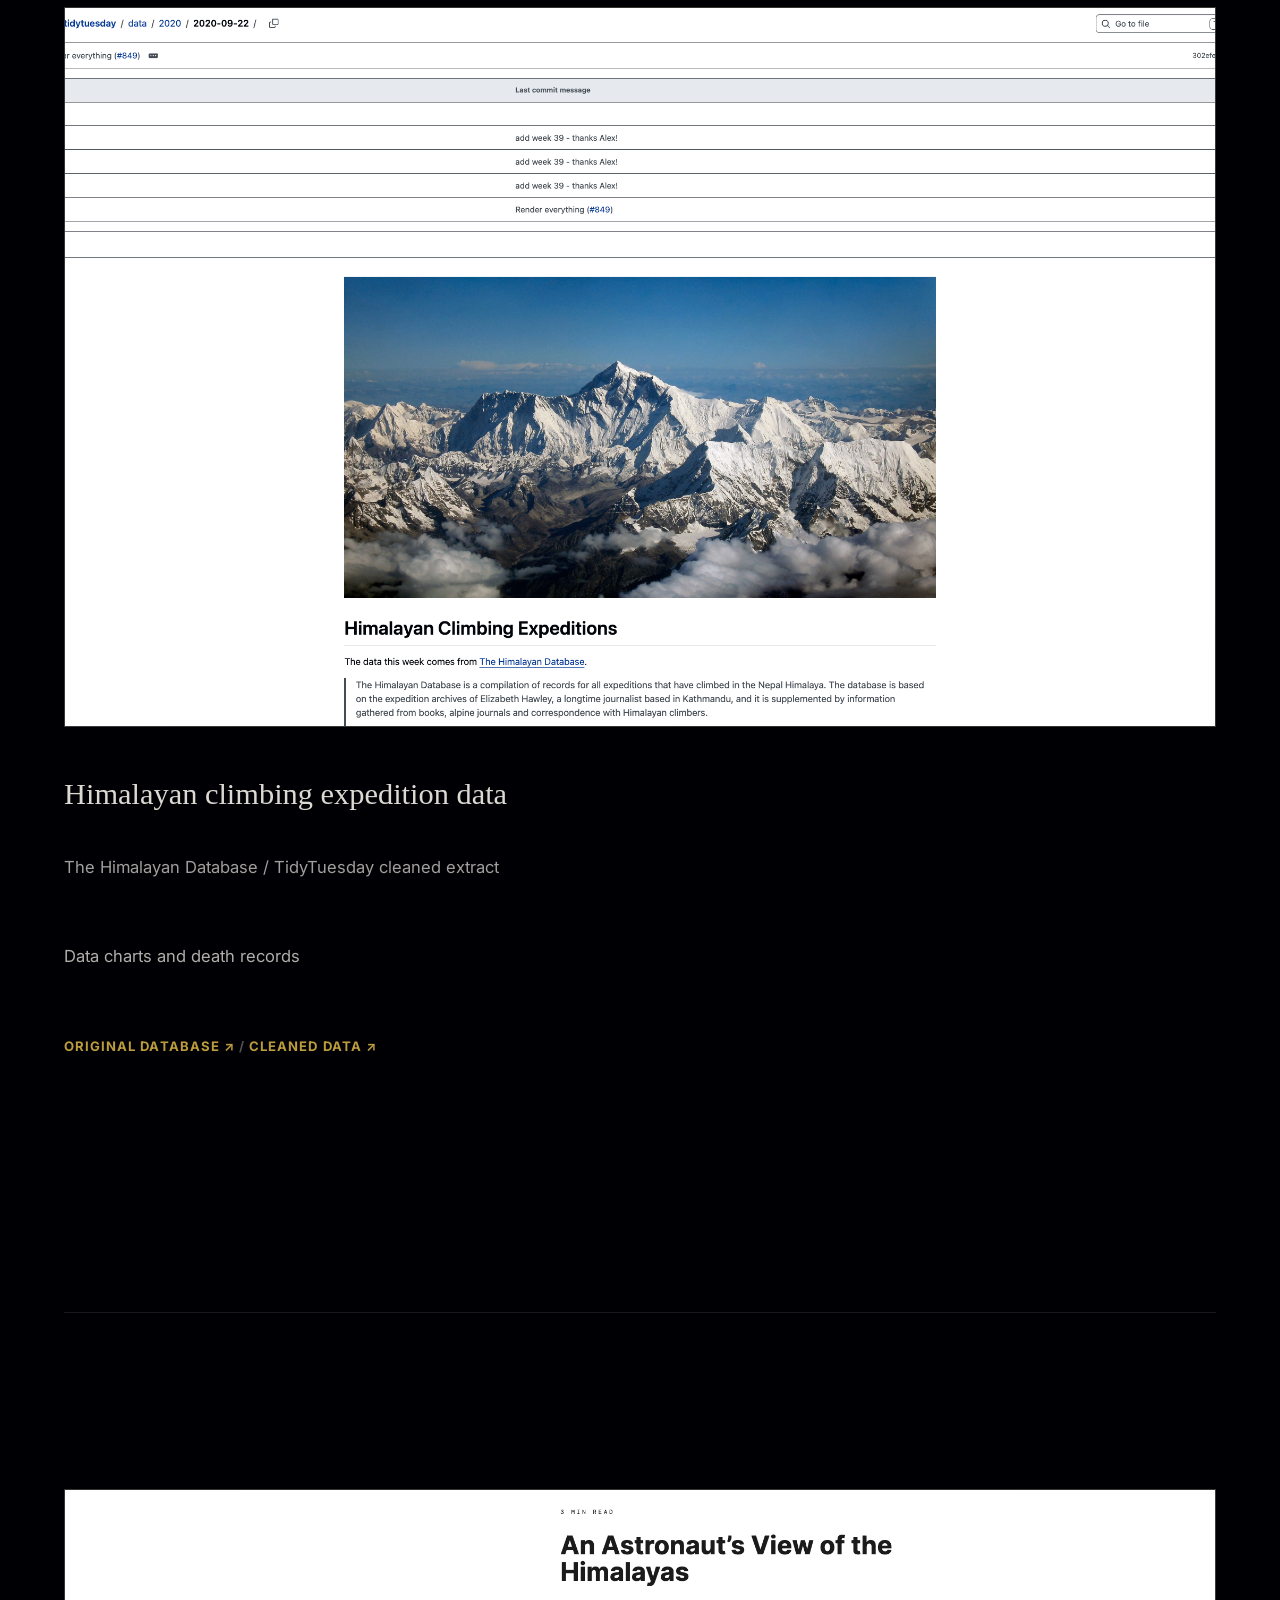
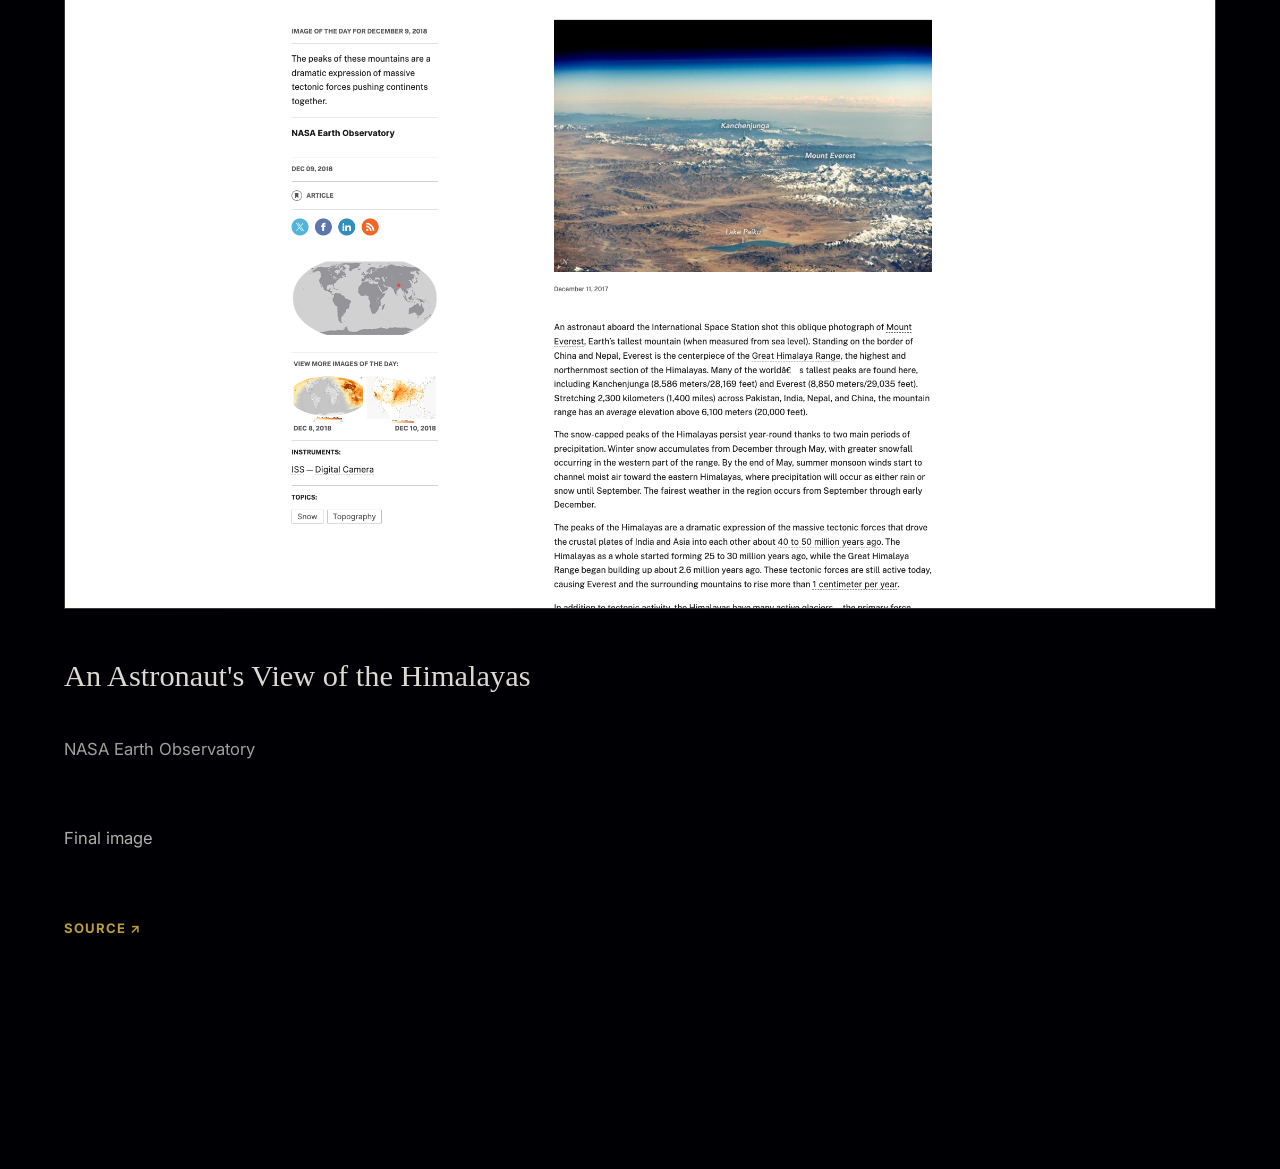
==== commit 47a479ad: "fixed a link in sources" ====
--- a/docs/sources/index.html
+++ b/docs/sources/index.html
@@ -44,10 +44,6 @@
         links: [
           {
             label: "Reference",
-            url: "https://maximeheckel.com/"
-          },
-          {
-            label: "Author",
             url: "https://maximeheckel.com/"
           }
         ]
